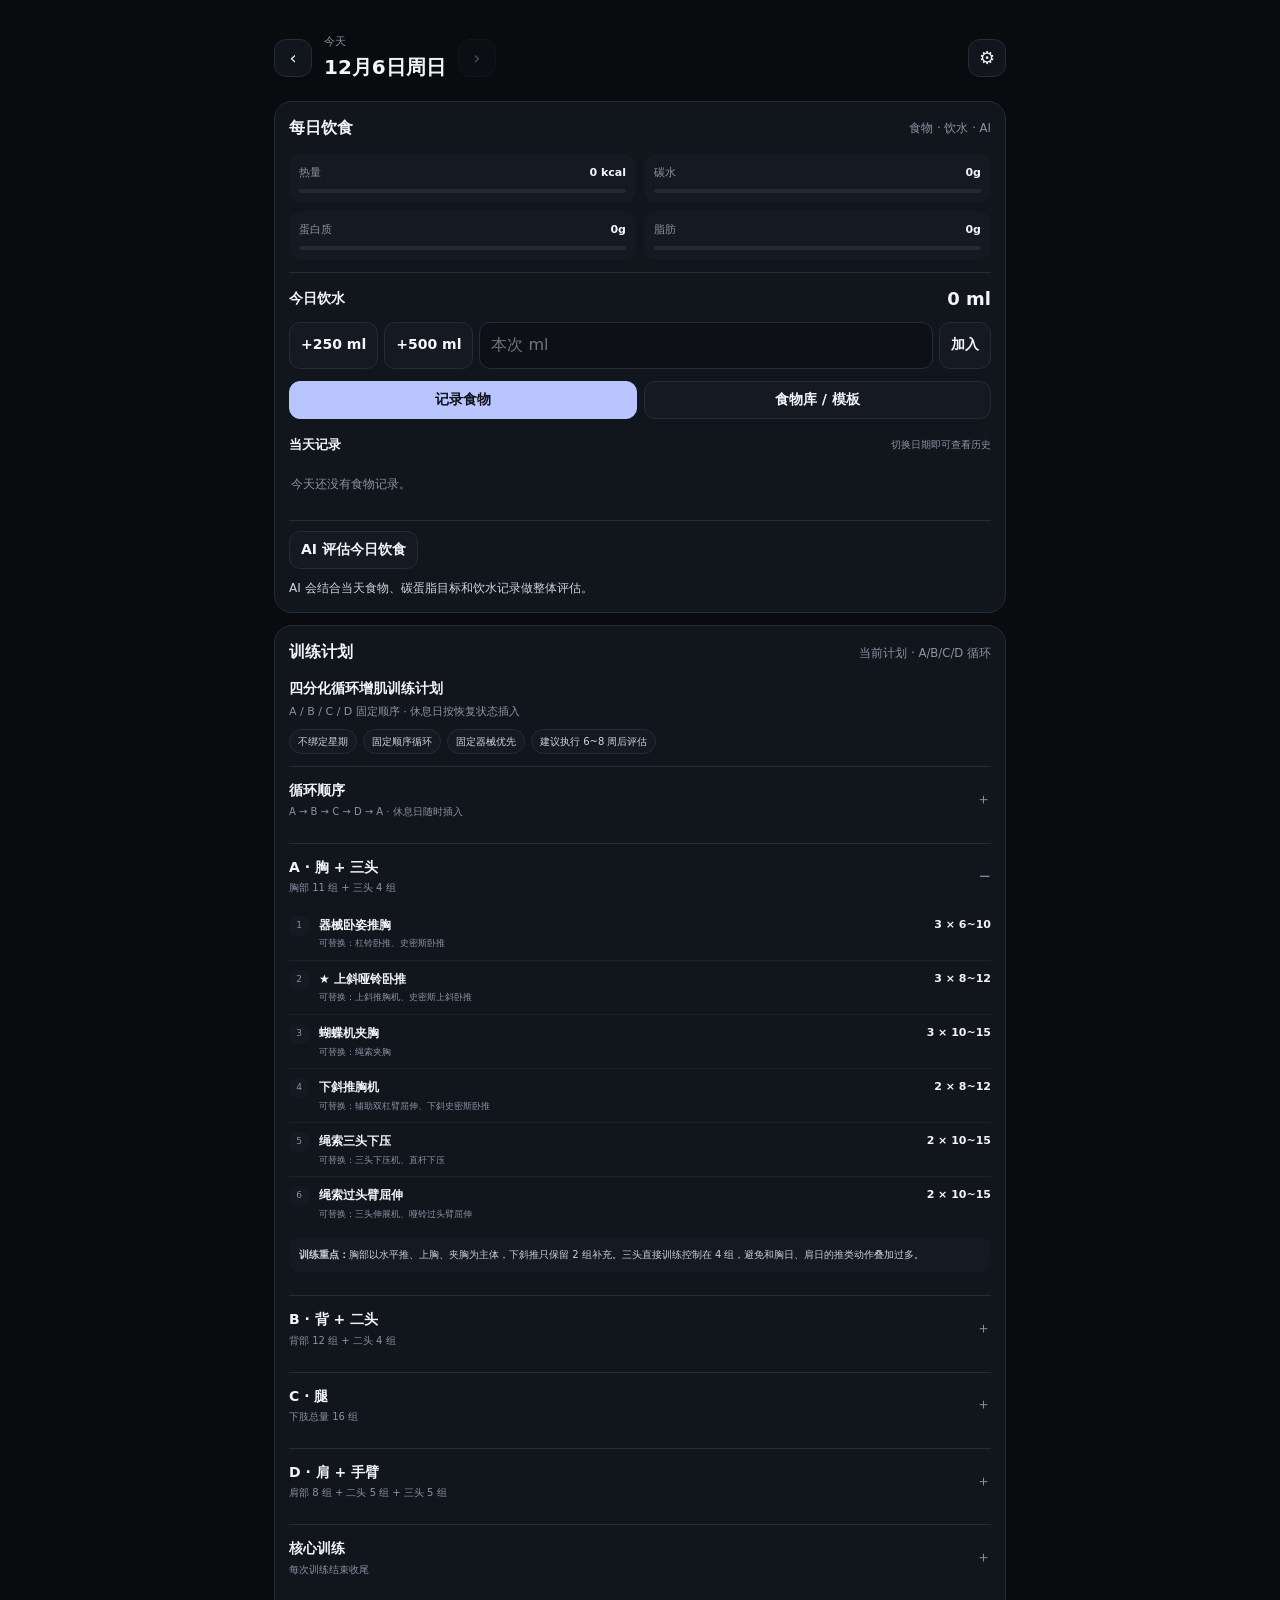
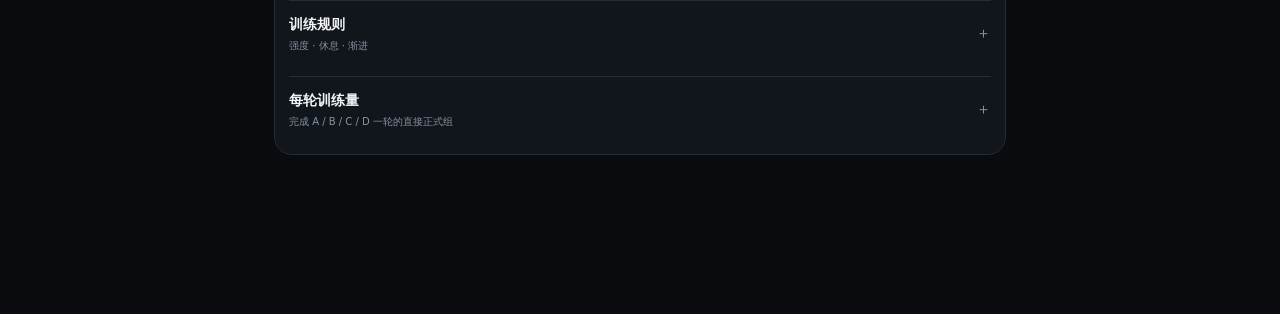
==== index.html @ f0d3a9ed "Bump app assets for optimized ABCD plan" ====
<!doctype html>
<html lang="zh-CN">
<head>
<meta charset="utf-8">
<meta name="viewport" content="width=device-width,initial-scale=1,viewport-fit=cover">
<meta name="theme-color" content="#0b0f14">
<link rel="manifest" href="manifest.json?v=diet-v2-20261012a">
<link rel="icon" href="icon-192.png">
<title>饮食记录</title>
<style>
:root{
  --bg:#0a0e13;--panel:#111720;--panel2:#161e29;--panel3:#0d131b;
  --text:#f4f7fb;--muted:#8d99aa;--line:#25313f;--accent:#8ca8ff;
  --accent2:#becaff;--good:#4fd58d;--warn:#f0ba5e;--bad:#ff7380
}
*{box-sizing:border-box}
html{background:var(--bg)}
body{
  margin:0;background:radial-gradient(circle at 12% 0%,rgba(140,168,255,.07),transparent 27%),var(--bg);
  color:var(--text);font:14px/1.55 system-ui,-apple-system,BlinkMacSystemFont,"Segoe UI","Microsoft YaHei",sans-serif;
  padding-bottom:90px
}
button,input,select,textarea{font:inherit}button{cursor:pointer}
.app{max-width:1080px;margin:auto;padding:15px}
.header{display:flex;justify-content:space-between;align-items:center;gap:12px;margin:3px 0 16px}
.title{font-size:22px;font-weight:850;letter-spacing:.15px}.subtitle{font-size:12px;color:var(--muted);margin-top:2px}
.header-right{display:flex;align-items:center;gap:8px}
.date-chip,.sync{border:1px solid var(--line);background:rgba(17,23,32,.84);border-radius:999px;padding:7px 10px;color:var(--muted);font-size:12px}
.date-chip{color:var(--text)}.sync-dot{display:inline-block;width:7px;height:7px;border-radius:50%;background:var(--good);margin-right:5px}
.sync.warn .sync-dot{background:var(--warn)}.sync.bad .sync-dot{background:var(--bad)}
.desktop-tabs{display:flex;gap:8px;margin-bottom:14px}
.tab{border:1px solid var(--line);background:var(--panel);color:var(--muted);border-radius:999px;padding:8px 13px}
.tab.active{background:var(--accent);border-color:var(--accent);color:#09101b;font-weight:800}
.page{display:none}.page.active{display:block}
.grid{display:grid;grid-template-columns:repeat(12,1fr);gap:12px}
.card{background:rgba(17,23,32,.93);border:1px solid var(--line);border-radius:19px;padding:14px}
.s4{grid-column:span 4}.s5{grid-column:span 5}.s6{grid-column:span 6}.s7{grid-column:span 7}.s8{grid-column:span 8}.s12{grid-column:span 12}
.section{display:flex;justify-content:space-between;align-items:center;gap:10px;margin-bottom:9px}.section h2{font-size:15px;margin:0}.meta{color:var(--muted);font-size:11px}
.btn{border:0;background:var(--accent);color:#0a1019;border-radius:10px;padding:8px 11px;font-weight:800}.btn.soft{background:#19233b;color:#d9e2ff}.btn.ghost{background:transparent;color:var(--text);border:1px solid var(--line)}.btn.danger{background:#3d2228;color:#ffb3bd}
.metrics{display:grid;grid-template-columns:repeat(4,1fr);gap:8px}.metric{background:var(--panel2);border:1px solid var(--line);border-radius:14px;padding:11px}.metric span{display:block;color:var(--muted);font-size:11px}.metric strong{font-size:18px}.metric small{font-size:11px;color:var(--muted)}
.progress{height:7px;background:#090e14;border-radius:999px;overflow:hidden;margin-top:7px}.bar{height:100%;background:var(--accent);transition:width .2s}
.summary{display:grid;grid-template-columns:repeat(3,1fr);gap:8px}.summary-item{border:1px solid var(--line);background:var(--panel2);border-radius:14px;padding:11px}.summary-item span{display:block;color:var(--muted);font-size:11px}.summary-item b{font-size:17px}
.good{color:var(--good)}.warn{color:var(--warn)}.bad{color:var(--bad)}.value{font-weight:850}
.list{display:grid;gap:8px}.item{display:grid;grid-template-columns:1fr auto;align-items:center;gap:10px;border:1px solid var(--line);background:var(--panel2);border-radius:14px;padding:10px 11px}.item-main{min-width:0}.item-title{font-weight:750}.item-sub{font-size:11px;color:var(--muted);margin-top:2px}.item-actions{display:flex;gap:6px;align-items:center;flex-wrap:wrap;justify-content:flex-end}
.empty{border:1px dashed var(--line);border-radius:14px;padding:17px;text-align:center;color:var(--muted);font-size:12px}
.callout{background:#0e1622;border-left:3px solid var(--accent);border-radius:11px;padding:10px 12px;color:#d7dfeb}
.chart-wrap{width:100%;height:170px}.chart-wrap svg{width:100%;height:100%;display:block}.chart-label{fill:var(--muted);font-size:10px}.chart-line{fill:none;stroke:var(--accent);stroke-width:2.5}.chart-dot{fill:var(--accent)}.chart-grid{stroke:var(--line);stroke-width:1;opacity:.65}
.field-grid{display:grid;grid-template-columns:repeat(2,1fr);gap:9px}.row{display:grid;grid-template-columns:repeat(12,1fr);gap:8px;align-items:end}.c2{grid-column:span 2}.c3{grid-column:span 3}.c4{grid-column:span 4}.c6{grid-column:span 6}.c8{grid-column:span 8}.c12{grid-column:span 12}
label{display:block;font-size:11px;color:var(--muted);margin-bottom:5px}
input,select,textarea{width:100%;min-width:0;background:var(--panel3);color:var(--text);border:1px solid var(--line);border-radius:11px;padding:9px 10px;outline:none}
input:focus,select:focus,textarea:focus{border-color:var(--accent)}textarea{min-height:76px;resize:vertical}
.toolbar{display:flex;gap:8px;flex-wrap:wrap;margin-top:10px}.pill{display:inline-flex;border:1px solid var(--line);border-radius:999px;padding:3px 8px;color:#cbd4df;font-size:10px}
.bottom-nav{display:none;position:fixed;left:0;right:0;bottom:0;z-index:30;grid-template-columns:repeat(5,1fr);background:rgba(8,12,17,.96);border-top:1px solid var(--line);padding:6px 4px calc(6px + env(safe-area-inset-bottom))}
.bottom-nav button{border:0;background:transparent;color:var(--muted);padding:7px 2px;font-size:11px}.bottom-nav button.active{color:var(--accent2);font-weight:850}
.fab{position:fixed;right:17px;bottom:20px;z-index:26;width:55px;height:55px;border:0;border-radius:50%;background:var(--accent);color:#08101a;font-size:25px;font-weight:900;box-shadow:0 12px 28px rgba(0,0,0,.35)}
.sheet{display:none;position:fixed;inset:0;z-index:50;background:rgba(0,0,0,.58);align-items:flex-end}.sheet.open{display:flex}.sheet-panel{width:100%;max-width:680px;margin:auto;background:var(--panel);border:1px solid var(--line);border-radius:22px 22px 0 0;padding:16px 15px calc(16px + env(safe-area-inset-bottom))}.sheet-actions{display:grid;grid-template-columns:repeat(3,1fr);gap:9px}.sheet-action{border:1px solid var(--line);background:var(--panel2);color:var(--text);border-radius:15px;padding:13px;text-align:left}.sheet-action b{display:block}.sheet-action span{display:block;color:var(--muted);font-size:11px;margin-top:2px}
.modal{display:none;position:fixed;inset:0;z-index:60;background:rgba(0,0,0,.62);align-items:center;justify-content:center;padding:16px;overflow:auto}.modal.open{display:flex}.modal-panel{width:min(540px,100%);max-height:90vh;overflow:auto;background:var(--panel);border:1px solid var(--line);border-radius:18px;padding:15px}.modal-panel.wide{width:min(720px,100%)}.modal-actions{display:flex;justify-content:flex-end;gap:8px;flex-wrap:wrap;margin-top:12px}
.check-list{display:grid;gap:7px;max-height:300px;overflow:auto}.check-row{display:flex;align-items:center;gap:9px;border:1px solid var(--line);border-radius:11px;padding:8px 10px;background:var(--panel2)}.check-row input{width:auto}
.divider{height:1px;background:var(--line);margin:13px 0}.hidden{display:none!important}
.toast{position:fixed;left:50%;bottom:88px;transform:translateX(-50%);z-index:100;background:#17202b;border:1px solid var(--line);color:var(--text);padding:9px 13px;border-radius:999px;font-size:12px;opacity:0;pointer-events:none;transition:.2s}.toast.show{opacity:1}
@media(max-width:900px){.s4,.s5,.s6,.s7,.s8,.s12{grid-column:span 12}}
@media(max-width:700px){
  .app{padding:11px}.desktop-tabs{display:none}.bottom-nav{display:grid}.fab{bottom:81px}
  .title{font-size:19px}.sync .sync-text{display:none}.header-right{gap:6px}.metrics{grid-template-columns:repeat(2,1fr)}
  .field-grid{grid-template-columns:1fr}.card{padding:12px;border-radius:17px}.c2,.c3,.c4,.c6,.c8,.c12{grid-column:span 12}
}
@media(max-width:430px){.summary{grid-template-columns:1fr 1fr}.summary-item:last-child{grid-column:span 2}.sheet-actions{grid-template-columns:1fr}}
</style>
</head>
<body>
<div class="app">
  <header class="header">
    <div>
      <div class="title">池边影の健身记录</div>
      <div class="subtitle" id="todayText">今天</div>
    </div>
    <div class="header-right">
      <button class="date-chip" id="backfillBtn">补记</button>
      <div class="sync" id="syncBadge"><span class="sync-dot"></span><span class="sync-text" id="syncText">本地已保存</span></div>
    </div>
  </header>

  <nav class="desktop-tabs">
    <button class="tab active" data-page="today">今日</button>
    <button class="tab" data-page="training">训练</button>
    <button class="tab" data-page="food">饮食</button>
    <button class="tab" data-page="progress">进度</button>
    <button class="tab" data-page="settings">方案</button>
  </nav>

  <section class="page active" id="page-today">
    <div class="grid">
      <div class="card s12">
        <div class="section"><h2>今天</h2><span class="meta" id="activeDateLabel">自动读取本机日期</span></div>
        <div class="summary">
          <div class="summary-item"><span>晨重</span><b id="todayWeight">未记录</b></div>
          <div class="summary-item"><span>今日训练</span><b id="todayTrainingCount">未训练</b></div>
          <div class="summary-item"><span>今日有氧</span><b id="todayCardio">0 min</b></div>
        </div>
      </div>

      <div class="card s12">
        <div class="section"><h2>今日营养</h2><span class="meta" id="macroTargetText"></span></div>
        <div class="metrics">
          <div class="metric"><span>热量</span><strong id="sumK">0</strong><small id="targetKSmall"></small><div class="progress"><div class="bar" id="barK"></div></div></div>
          <div class="metric"><span>碳水</span><strong id="sumC">0</strong><small id="targetCSmall"></small><div class="progress"><div class="bar" id="barC"></div></div></div>
          <div class="metric"><span>蛋白质</span><strong id="sumP">0</strong><small id="targetPSmall"></small><div class="progress"><div class="bar" id="barP"></div></div></div>
          <div class="metric"><span>脂肪</span><strong id="sumF">0</strong><small id="targetFSmall"></small><div class="progress"><div class="bar" id="barF"></div></div></div>
        </div>
        <div class="meta" id="macroAdvice" style="margin-top:9px"></div>
      </div>

      <div class="card s12">
        <div class="section"><h2>今日训练</h2><span class="meta" id="planHint"></span></div>
        <div id="todayTrainingList" class="list"></div>
      </div>

      <div class="card s12">
        <div class="section"><h2>今日饮食</h2><span class="meta" id="foodCountText"></span></div>
        <div id="todayFoodList" class="list"></div>
      </div>
    </div>
  </section>

  <section class="page" id="page-training">
    <div class="grid">
      <div class="card s6">
        <div class="section"><h2>训练模板</h2><button class="btn" id="newPlanBtn">＋ 新建</button></div>
        <div class="meta" style="margin-bottom:9px">模板只是快捷动作清单，不会强制你哪天必须练什么。</div>
        <div id="planList" class="list"></div>
      </div>
      <div class="card s6">
        <div class="section"><h2>力量记录</h2><span class="meta">自动统计最佳组与 e1RM</span></div>
        <div id="strengthList" class="list"></div>
      </div>
      <div class="card s12">
        <div class="section"><h2>动作库</h2><button class="btn" id="newExerciseBtn">＋ 添加动作</button></div>
        <div id="exerciseList" class="list"></div>
      </div>
    </div>
  </section>

  <section class="page" id="page-food">
    <div class="grid">
      <div class="card s6">
        <div class="section"><h2>餐食模板</h2><button class="btn" id="newMealBtn">＋ 新建</button></div>
        <div class="meta" style="margin-bottom:9px">例如“练后 = 香蕉120g + 蛋白粉30g”，以后一点就整套加入。</div>
        <div id="mealList" class="list"></div>
      </div>
      <div class="card s6">
        <div class="section"><h2>食物库</h2><button class="btn" id="newFoodBtn">＋ 添加</button></div>
        <div id="foodLibraryList" class="list"></div>
      </div>
    </div>
  </section>

  <section class="page" id="page-progress">
    <div class="grid">
      <div class="card s12">
        <div class="metrics">
          <div class="metric"><span>最近7日均重</span><strong id="avg7">-</strong></div>
          <div class="metric"><span>前7日均重</span><strong id="prev7">-</strong></div>
          <div class="metric"><span>均重变化</span><strong id="weeklyChange">-</strong></div>
          <div class="metric"><span>本周有氧</span><strong id="cardioWeek">0min</strong></div>
        </div>
        <div class="callout" id="trendAdvice" style="margin-top:10px"></div>
      </div>
      <div class="card s12">
        <div class="section"><h2>14天体重趋势</h2><span class="meta">看均值，不看单日</span></div>
        <div class="chart-wrap" id="weightChart"></div>
      </div>
    </div>
  </section>

  <section class="page" id="page-settings">
    <div class="grid">
      <div class="card s6">
        <div class="section"><h2>当前方案</h2><span class="meta">随时可改</span></div>
        <div class="field-grid">
          <div><label for="setStage">目标阶段</label><select id="setStage"><option value="cut">减脂</option><option value="gain">增肌</option><option value="maintain">维持</option></select></div>
          <div><label for="setK">热量 kcal</label><input id="setK" type="number"></div>
          <div><label for="setC">碳水 g</label><input id="setC" type="number"></div>
          <div><label for="setP">蛋白质 g</label><input id="setP" type="number"></div>
          <div><label for="setF">脂肪 g</label><input id="setF" type="number"></div>
          <div><label for="setCardio">每周有氧 min</label><input id="setCardio" type="number"></div>
        </div>
        <div class="toolbar"><button class="btn" id="saveSettingsBtn">保存方案</button></div>
      </div>

      <div class="card s12">
        <div class="section"><h2>数据备份</h2><span class="meta" id="backupStatus">尚未备份</span></div>
        <div class="callout">训练、饮食和体重只保存在这台设备。建议偶尔备份一个 JSON 文件到 iPhone「文件」App。</div>
        <div class="toolbar">
          <button class="btn" id="backupFileBtn">备份到本机文件</button>
          <button class="btn ghost" id="importBtn">从备份恢复</button>
          <input id="importFile" type="file" accept=".json,application/json" hidden>
        </div>
      </div>
    </div>
  </section>
</div>

<button class="fab" id="fab" aria-label="快速添加">＋</button>

<nav class="bottom-nav">
  <button class="active" data-page="today">今日</button>
  <button data-page="training">训练</button>
  <button data-page="food">饮食</button>
  <button data-page="progress">进度</button>
  <button data-page="settings">方案</button>
</nav>

<div class="sheet" id="quickSheet">
  <div class="sheet-panel">
    <div class="section"><h2>快速添加</h2><button class="btn ghost" data-close="quickSheet">关闭</button></div>
    <div class="sheet-actions">
      <button class="sheet-action" id="quickFood"><b>食物</b><span>餐食模板或按克数添加</span></button>
      <button class="sheet-action" id="quickTraining"><b>训练</b><span>动作 / 重量 / 次数 / RIR</span></button>
      <button class="sheet-action" id="quickWeight"><b>晨重</b><span>记录当天体重</span></button>
    </div>
  </div>
</div>

<div class="modal" id="backfillModal">
  <div class="modal-panel">
    <div class="section"><h2>补记过去记录</h2><button class="btn ghost" data-close="backfillModal">关闭</button></div>
    <label for="backfillDate">选择日期</label><input id="backfillDate" type="date">
    <div class="modal-actions"><button class="btn ghost" id="todayBtn">回到今天</button><button class="btn" id="confirmBackfill">打开这一天</button></div>
  </div>
</div>

<div class="modal" id="weightModal">
  <div class="modal-panel">
    <div class="section"><h2>记录晨重</h2><button class="btn ghost" data-close="weightModal">关闭</button></div>
    <label for="weightInput">体重 kg</label><input id="weightInput" type="number" step="0.01" inputmode="decimal" placeholder="65.80">
    <div class="modal-actions"><button class="btn" id="saveWeightBtn">保存</button></div>
  </div>
</div>

<div class="modal" id="trainingModal">
  <div class="modal-panel wide">
    <div class="section"><h2>添加训练</h2><button class="btn ghost" data-close="trainingModal">关闭</button></div>
    <div class="row">
      <div class="c6"><label for="trainingExercise">动作</label><select id="trainingExercise"></select></div>
      <div class="c3"><label for="trainingWeight">重量 kg</label><input id="trainingWeight" type="number" step="0.5" inputmode="decimal"></div>
      <div class="c3"><label for="trainingReps">次数</label><input id="trainingReps" type="number" step="1" inputmode="numeric"></div>
      <div class="c4"><label for="trainingSets">组数</label><input id="trainingSets" type="number" step="1" value="1"></div>
      <div class="c4"><label for="trainingRir">RIR</label><input id="trainingRir" type="number" step="1" min="0" max="10"></div>
      <div class="c4"><label for="trainingCardio">有氧分钟（可选）</label><input id="trainingCardio" type="number" min="0" step="1"></div>
    </div>
    <div class="meta" style="margin-top:7px">自重动作重量可留空。只想记录有氧时，动作选择“仅记录有氧”。</div>
    <div class="modal-actions"><button class="btn" id="saveTrainingBtn">加入今日</button></div>
  </div>
</div>

<div class="modal" id="foodModal">
  <div class="modal-panel wide">
    <div class="section"><h2>添加食物</h2><button class="btn ghost" data-close="foodModal">关闭</button></div>
    <div class="row">
      <div class="c4"><label for="foodMode">方式</label><select id="foodMode"><option value="single">单个食物</option><option value="meal">餐食模板</option><option value="manual">临时食物</option></select></div>
      <div class="c4"><label for="mealSlot">餐次</label><select id="mealSlot"><option>早餐</option><option>午餐</option><option>加餐</option><option>晚餐</option><option>练后</option></select></div>
      <div class="c4"><label>记录时间</label><input id="foodTime" type="time"></div>
    </div>

    <div id="singleFoodFields" style="margin-top:8px">
      <div class="row">
        <div class="c8"><label for="foodSelect">食物</label><select id="foodSelect"></select></div>
        <div class="c4"><label for="foodGrams">重量 g/ml</label><input id="foodGrams" type="number" step="1" inputmode="decimal"></div>
      </div>
    </div>

    <div id="mealFoodFields" class="hidden" style="margin-top:8px">
      <label for="mealSelect">餐食模板</label><select id="mealSelect"></select>
    </div>

    <div id="manualFoodFields" class="hidden" style="margin-top:8px">
      <div class="row">
        <div class="c6"><label for="manualFoodName">名称</label><input id="manualFoodName"></div>
        <div class="c6"><label for="manualFoodGrams">重量 g/ml</label><input id="manualFoodGrams" type="number"></div>
        <div class="c4"><label for="manualFoodC">C /100</label><input id="manualFoodC" type="number" step="0.1"></div>
        <div class="c4"><label for="manualFoodP">P /100</label><input id="manualFoodP" type="number" step="0.1"></div>
        <div class="c4"><label for="manualFoodF">F /100</label><input id="manualFoodF" type="number" step="0.1"></div>
      </div>
    </div>
    <div class="modal-actions"><button class="btn" id="saveFoodEntryBtn">加入今日</button></div>
  </div>
</div>

<div class="modal" id="exerciseModal">
  <div class="modal-panel">
    <div class="section"><h2 id="exerciseModalTitle">添加动作</h2><button class="btn ghost" data-close="exerciseModal">关闭</button></div>
    <input id="editingExerciseId" type="hidden">
    <div class="field-grid">
      <div><label for="exerciseName">动作名称</label><input id="exerciseName"></div>
      <div><label for="exerciseGroup">肌群</label><select id="exerciseGroup"><option>胸</option><option>背</option><option>肩</option><option>二头</option><option>三头</option><option>腿</option><option>腹</option><option>其他</option></select></div>
      <div><label for="exerciseRepMin">目标次数下限</label><input id="exerciseRepMin" type="number" value="6"></div>
      <div><label for="exerciseRepMax">目标次数上限</label><input id="exerciseRepMax" type="number" value="10"></div>
      <div><label for="exerciseSets">默认组数</label><input id="exerciseSets" type="number" value="3"></div>
    </div>
    <div class="modal-actions"><button class="btn" id="saveExerciseBtn">保存</button></div>
  </div>
</div>

<div class="modal" id="planModal">
  <div class="modal-panel">
    <div class="section"><h2 id="planModalTitle">新建训练模板</h2><button class="btn ghost" data-close="planModal">关闭</button></div>
    <input id="editingPlanId" type="hidden">
    <label for="planName">模板名称</label><input id="planName" placeholder="例如 拉 / 胸+三头">
    <label style="margin-top:10px">动作</label><div class="check-list" id="planExerciseChecks"></div>
    <div class="modal-actions"><button class="btn" id="savePlanBtn">保存模板</button></div>
  </div>
</div>

<div class="modal" id="libFoodModal">
  <div class="modal-panel">
    <div class="section"><h2 id="libFoodModalTitle">添加食物</h2><button class="btn ghost" data-close="libFoodModal">关闭</button></div>
    <input id="editingFoodId" type="hidden">
    <div class="field-grid">
      <div><label for="libFoodName">名称</label><input id="libFoodName"></div>
      <div><label for="libFoodUnit">单位</label><select id="libFoodUnit"><option value="g">g</option><option value="ml">ml</option></select></div>
      <div><label for="libFoodC">碳水 /100</label><input id="libFoodC" type="number" step="0.1"></div>
      <div><label for="libFoodP">蛋白 /100</label><input id="libFoodP" type="number" step="0.1"></div>
      <div><label for="libFoodF">脂肪 /100</label><input id="libFoodF" type="number" step="0.1"></div>
    </div>
    <div class="modal-actions"><button class="btn" id="saveLibFoodBtn">保存</button></div>
  </div>
</div>

<div class="modal" id="mealModal">
  <div class="modal-panel wide">
    <div class="section"><h2 id="mealModalTitle">新建餐食模板</h2><button class="btn ghost" data-close="mealModal">关闭</button></div>
    <input id="editingMealId" type="hidden">
    <label for="mealName">模板名称</label><input id="mealName" placeholder="例如 训练后">
    <div class="divider"></div>
    <div class="row">
      <div class="c8"><label for="mealBuilderFood">食物</label><select id="mealBuilderFood"></select></div>
      <div class="c4"><label for="mealBuilderGrams">重量</label><input id="mealBuilderGrams" type="number"></div>
    </div>
    <div class="toolbar"><button class="btn ghost" id="mealAddItemBtn">加入模板</button></div>
    <div id="mealBuilderList" class="list" style="margin-top:9px"></div>
    <div class="modal-actions"><button class="btn" id="saveMealBtn">保存模板</button></div>
  </div>
</div>

<div class="toast" id="toast"></div>

<script src="deepseek-config.js?v=diet-v2-20261012a"></script>
<script src="app-config.js?v=diet-v2-20261012a"></script>
<script>
const STORAGE_KEY="chibianyingFitnessV1";
const OLD_STORAGE_KEY="cutTrackerV2";

const DEFAULT_DB={
  settings:{stage:"cut",kcal:1900,c:200,p:140,f:60,cardioWeekly:90},
  exercises:[
    {id:"bench",name:"杠铃卧推",group:"胸",repMin:5,repMax:8,sets:4},
    {id:"pecdeck",name:"蝴蝶机夹胸",group:"胸",repMin:8,repMax:15,sets:3},
    {id:"dip",name:"前倾臂屈伸",group:"胸/三头",repMin:8,repMax:12,sets:3},
    {id:"pulldown",name:"高位下拉",group:"背",repMin:6,repMax:10,sets:4},
    {id:"singlepull",name:"器械单臂下拉",group:"背",repMin:8,repMax:12,sets:3},
    {id:"row",name:"坐姿划船",group:"背",repMin:8,repMax:12,sets:4},
    {id:"curl",name:"坐姿弯举",group:"二头",repMin:10,repMax:15,sets:3},
    {id:"squat",name:"深蹲",group:"腿",repMin:5,repMax:8,sets:4},
    {id:"rdl",name:"罗马尼亚硬拉",group:"腿",repMin:6,repMax:10,sets:3},
    {id:"legpress",name:"倒蹬机",group:"腿",repMin:8,repMax:12,sets:3},
    {id:"shoulderpress",name:"器械推肩",group:"肩",repMin:8,repMax:12,sets:3},
    {id:"lateral",name:"侧平举",group:"肩",repMin:12,repMax:20,sets:4},
    {id:"triceps",name:"龙门架三头下压",group:"三头",repMin:10,repMax:15,sets:3},
    {id:"legraise",name:"悬垂举腿",group:"腹",repMin:8,repMax:15,sets:3}
  ],
  plans:[
    {id:"push",name:"推",exerciseIds:["bench","pecdeck","dip","shoulderpress","lateral","triceps","legraise"]},
    {id:"pull",name:"拉",exerciseIds:["pulldown","singlepull","row","curl","legraise"]},
    {id:"legs",name:"腿",exerciseIds:["squat","rdl","legpress","legraise"]}
  ],
  foods:[
    {id:"rice",name:"熟米饭",unit:"g",c:25.9,p:2.6,f:0.3},
    {id:"chicken",name:"熟鸡胸肉",unit:"g",c:0,p:31,f:3.6},
    {id:"beef",name:"熟瘦牛肉（估值）",unit:"g",c:0,p:27,f:10},
    {id:"egg",name:"鸡蛋（可食部）",unit:"g",c:0.7,p:12.6,f:9.5},
    {id:"banana",name:"香蕉",unit:"g",c:22.8,p:1.1,f:0.3},
    {id:"skim",name:"脱脂牛奶",unit:"ml",c:5,p:3.4,f:0.2},
    {id:"bread",name:"全麦面包（估值）",unit:"g",c:43,p:10,f:4},
    {id:"mantou",name:"馒头/花卷（估值）",unit:"g",c:49,p:7,f:1.1},
    {id:"protein",name:"75%蛋白粉（按包装修正）",unit:"g",c:10,p:75,f:5},
    {id:"oil",name:"食用油",unit:"g",c:0,p:0,f:100}
  ],
  meals:[
    {id:"post",name:"训练后：香蕉 + 蛋白粉",items:[{foodId:"banana",grams:120},{foodId:"protein",grams:30}]}
  ],
  days:{},
  meta:{updatedAt:null,userTouched:false}
};

const $=id=>document.getElementById(id);
const clone=x=>JSON.parse(JSON.stringify(x));
const uid=p=>p+"_"+Date.now().toString(36)+Math.random().toString(36).slice(2,6);
const fmt=(n,d=0)=>Number(n||0).toFixed(d);
let activeDate=localDateString();
let DB=loadDB();
let mealBuilder=[];

function localDateString(d=new Date()){
  const y=d.getFullYear(),m=String(d.getMonth()+1).padStart(2,"0"),day=String(d.getDate()).padStart(2,"0");
  return `${y}-${m}-${day}`;
}
function localTimeString(d=new Date()){
  return `${String(d.getHours()).padStart(2,"0")}:${String(d.getMinutes()).padStart(2,"0")}`;
}
function prettyDate(dateStr){
  const [y,m,d]=dateStr.split("-").map(Number),dt=new Date(y,m-1,d),weeks=["周日","周一","周二","周三","周四","周五","周六"];
  return `${m}月${d}日 · ${weeks[dt.getDay()]}`;
}
function migrateOld(old){
  const x=clone(DEFAULT_DB);
  if(old.settings){
    x.settings.kcal=old.settings.kcal||1900;x.settings.c=old.settings.c||200;x.settings.p=old.settings.p||140;x.settings.f=old.settings.f||60;x.settings.cardioWeekly=old.settings.cardioWeekly||90;
  }
  if(Array.isArray(old.exercises))x.exercises=old.exercises;
  if(Array.isArray(old.plans))x.plans=old.plans;
  if(Array.isArray(old.foods))x.foods=old.foods;
  if(Array.isArray(old.meals))x.meals=old.meals;
  if(old.days){
    for(const [date,d] of Object.entries(old.days)){
      x.days[date]={
        date,weight:d.weight??null,cardio:d.cardio||0,note:d.note||"",
        planExerciseIds:d.planExerciseIds||[],
        planName:d.planName||"",
        training:(d.training||[]).map(t=>({...t,id:t.id||uid("tr"),time:t.time||""})),
        foods:(d.foods||[]).map(f=>({...f,id:f.id||uid("fd"),time:f.time||""}))
      };
    }
  }
  x.meta={updatedAt:new Date().toISOString(),userTouched:true};
  return x;
}
function loadDB(){
  try{
    const raw=localStorage.getItem(STORAGE_KEY);
    if(raw){
      const x=JSON.parse(raw);
      return {...clone(DEFAULT_DB),...x,settings:{...clone(DEFAULT_DB.settings),...(x.settings||{})},meta:{...clone(DEFAULT_DB.meta),...(x.meta||{})}};
    }
    const old=localStorage.getItem(OLD_STORAGE_KEY);
    if(old){
      const migrated=migrateOld(JSON.parse(old));
      localStorage.setItem(STORAGE_KEY,JSON.stringify(migrated));
      return migrated;
    }
  }catch(e){}
  return clone(DEFAULT_DB);
}
function persist(markTouched=true){
  DB.meta=DB.meta||{};
  DB.meta.updatedAt=new Date().toISOString();
  if(markTouched)DB.meta.userTouched=true;
  localStorage.setItem(STORAGE_KEY,JSON.stringify(DB));
  window.dispatchEvent(new CustomEvent("fitness:changed"));
  setSyncUI("本地已保存","good");
}
function ensureDay(date=activeDate){
  if(!DB.days[date])DB.days[date]={date,weight:null,cardio:0,note:"",planExerciseIds:[],planName:"",training:[],foods:[]};
  const d=DB.days[date];
  d.training=d.training||[];d.foods=d.foods||[];d.planExerciseIds=d.planExerciseIds||[];d.cardio=d.cardio||0;
  return d;
}
function calcMacro(food,grams){
  if(food?.totalMacros){
    const C=+food.totalC||0,P=+food.totalP||0,F=+food.totalF||0;
    return {C,P,F,K:C*4+P*4+F*9};
  }
  const m=(+grams||0)/100,C=(+food.c||0)*m,P=(+food.p||0)*m,F=(+food.f||0)*m;
  return {C,P,F,K:C*4+P*4+F*9};
}
function dayTotals(day=ensureDay()){
  return (day.foods||[]).reduce((s,x)=>{const q=calcMacro(x,x.grams);s.C+=q.C;s.P+=q.P;s.F+=q.F;s.K+=q.K;return s},{C:0,P:0,F:0,K:0});
}
function e1rm(w,r){return w>0&&r>0?w*(1+r/30):0}
function inferMealSlot(){
  const h=new Date().getHours();
  if(h<10)return "早餐";if(h<14)return "午餐";if(h<17)return "加餐";if(h<21)return "晚餐";return "练后";
}
function toast(msg){
  const t=$("toast");t.textContent=msg;t.classList.add("show");clearTimeout(toast._timer);toast._timer=setTimeout(()=>t.classList.remove("show"),1800);
}
function openModal(id){$(id).classList.add("open")}
function closeModal(id){$(id).classList.remove("open")}
function showPage(name){
  document.querySelectorAll(".page").forEach(x=>x.classList.toggle("active",x.id==="page-"+name));
  document.querySelectorAll("[data-page]").forEach(x=>x.classList.toggle("active",x.dataset.page===name));
  if(name==="training")renderTrainingPage();
  if(name==="food")renderFoodPage();
  if(name==="progress")renderProgress();
  if(name==="settings")loadSettingsForm();
}
function setBar(id,v,t){
  const e=$(id),pct=t?Math.min(100,v/t*100):0;e.style.width=pct+"%";e.style.background=v>t*1.1?"var(--bad)":v>t?"var(--warn)":"var(--accent)";
}
function setSyncUI(text,kind="good"){
  $("syncText").textContent=text;
  $("syncBadge").classList.toggle("warn",kind==="warn");
  $("syncBadge").classList.toggle("bad",kind==="bad");
}

function renderDate(){
  const today=localDateString();
  $("todayText").textContent=activeDate===today ? "今天 · "+prettyDate(activeDate) : "补记 · "+prettyDate(activeDate);
  $("activeDateLabel").textContent=activeDate===today ? "自动读取本机日期" : activeDate;
}
function renderToday(){
  const day=ensureDay(), totals=dayTotals(day), s=DB.settings;
  $("todayWeight").textContent=day.weight!=null?fmt(day.weight,2)+" kg":"未记录";
  const unique=new Set((day.training||[]).map(x=>x.exerciseId||x.exerciseName)).size;
  $("todayTrainingCount").textContent=unique?unique+" 个动作":"未训练";
  $("todayCardio").textContent=(day.cardio||0)+" min";
  $("macroTargetText").textContent=`${s.kcal} kcal · ${s.c}C / ${s.p}P / ${s.f}F`;
  $("sumK").textContent=fmt(totals.K);$("sumC").textContent=fmt(totals.C,1);$("sumP").textContent=fmt(totals.P,1);$("sumF").textContent=fmt(totals.F,1);
  $("targetKSmall").textContent=` / ${s.kcal}`;$("targetCSmall").textContent=` / ${s.c}g`;$("targetPSmall").textContent=` / ${s.p}g`;$("targetFSmall").textContent=` / ${s.f}g`;
  setBar("barK",totals.K,s.kcal);setBar("barC",totals.C,s.c);setBar("barP",totals.P,s.p);setBar("barF",totals.F,s.f);
  const tips=[];
  if(totals.P<s.p-10)tips.push(`蛋白质还差约 ${fmt(s.p-totals.P)}g`);
  if(totals.C<s.c-15)tips.push(`碳水还差约 ${fmt(s.c-totals.C)}g`);
  if(totals.F>s.f+5)tips.push(`脂肪超约 ${fmt(totals.F-s.f)}g`);
  if(totals.K>s.kcal+100)tips.push(`热量超约 ${fmt(totals.K-s.kcal)} kcal`);
  $("macroAdvice").textContent=totals.K?tips.join(" · ")||"今天已经比较接近目标。":"添加食物后会自动计算。";

  renderTodayTraining(day);
  renderTodayFoods(day);
}
function groupTraining(day){
  const groups=[];
  for(const t of day.training||[]){
    let g=groups.find(x=>(x.exerciseId||x.name)===(t.exerciseId||t.exerciseName));
    if(!g){const ex=DB.exercises.find(e=>e.id===t.exerciseId);g={exerciseId:t.exerciseId,name:ex?.name||t.exerciseName||"未知动作",items:[]};groups.push(g)}
    g.items.push(t);
  }
  return groups;
}
function renderTodayTraining(day){
  const box=$("todayTrainingList"),groups=groupTraining(day);box.innerHTML="";
  $("planHint").textContent=day.planName?`已载入模板：${day.planName}`:"不预设训练日";
  if(!groups.length){
    const planned=(day.planExerciseIds||[]).map(id=>DB.exercises.find(e=>e.id===id)).filter(Boolean);
    if(planned.length){
      planned.forEach(ex=>{
        const d=document.createElement("div");d.className="item";
        d.innerHTML=`<div class="item-main"><div class="item-title">${escapeHtml(ex.name)}</div><div class="item-sub">目标 ${ex.repMin}–${ex.repMax}次 · ${ex.sets}组</div></div><button class="btn soft" data-record-ex="${ex.id}">记录</button>`;
        box.appendChild(d);
      });
    }else box.innerHTML='<div class="empty">今天还没有训练记录。休息日保持为空即可。</div>';
  }else{
    groups.forEach(g=>{
      const lines=g.items.map(x=>{
        const w=x.weight>0?`${fmt(x.weight,1).replace(".0","")}kg`:"BW";
        return `${w} × ${x.reps||"-"} × ${x.sets||1}组${x.rir!==""&&x.rir!=null?` · RIR ${x.rir}`:""}`;
      });
      const d=document.createElement("div");d.className="item";
      d.innerHTML=`<div class="item-main"><div class="item-title">${escapeHtml(g.name)}</div><div class="item-sub">${lines.join("<br>")}</div></div><div class="item-actions">${g.items.map(x=>`<button class="btn danger" data-del-training="${x.id}">删</button>`).join("")}</div>`;
      box.appendChild(d);
    });
  }
  box.querySelectorAll("[data-record-ex]").forEach(b=>b.addEventListener("click",()=>openTrainingModal(b.dataset.recordEx)));
  box.querySelectorAll("[data-del-training]").forEach(b=>b.addEventListener("click",()=>deleteTraining(b.dataset.delTraining)));
}
function renderTodayFoods(day){
  const box=$("todayFoodList");box.innerHTML="";$("foodCountText").textContent=(day.foods||[]).length+" 笔";
  if(!(day.foods||[]).length){box.innerHTML='<div class="empty">今天还没有饮食记录。</div>';return}
  day.foods.forEach(x=>{
    const q=calcMacro(x,x.grams),d=document.createElement("div");d.className="item";
    d.innerHTML=`<div class="item-main"><div class="item-title">${escapeHtml(x.slot||"饮食")} · ${escapeHtml(x.name)}</div><div class="item-sub">${fmt(x.grams)}${x.unit||"g"}${x.time?` · ${x.time}`:""} · C${fmt(q.C,1)} / P${fmt(q.P,1)} / F${fmt(q.F,1)}</div></div><div class="item-actions"><span class="value">${fmt(q.K)} kcal</span><button class="btn danger" data-del-food="${x.id}">删</button></div>`;
    box.appendChild(d);
  });
  box.querySelectorAll("[data-del-food]").forEach(b=>b.addEventListener("click",()=>deleteFoodEntry(b.dataset.delFood)));
}
function deleteTraining(id){const d=ensureDay();d.training=d.training.filter(x=>x.id!==id);persist();renderToday();renderTrainingPage()}
function deleteFoodEntry(id){const d=ensureDay();d.foods=d.foods.filter(x=>x.id!==id);persist();renderToday()}

function refreshSelectors(){
  const fill=(el,items,label,value,placeholder)=>{
    el.innerHTML="";
    if(placeholder){const o=document.createElement("option");o.value="";o.textContent=placeholder;el.appendChild(o)}
    items.forEach(x=>{const o=document.createElement("option");o.value=value(x);o.textContent=label(x);el.appendChild(o)});
  };
  fill($("trainingExercise"),DB.exercises,x=>x.name,x=>x.id,"仅记录有氧");
  fill($("foodSelect"),DB.foods,x=>x.name,x=>x.id);
  fill($("mealSelect"),DB.meals,x=>x.name,x=>x.id);
  fill($("mealBuilderFood"),DB.foods,x=>x.name,x=>x.id);
}
function openTrainingModal(exerciseId=""){
  refreshSelectors();
  $("trainingExercise").value=exerciseId||"";
  const ex=DB.exercises.find(e=>e.id===exerciseId);
  $("trainingWeight").value="";$("trainingReps").value="";$("trainingSets").value=ex?.sets||1;$("trainingRir").value="";$("trainingCardio").value="";
  openModal("trainingModal");
}
function saveTraining(){
  const day=ensureDay(),exId=$("trainingExercise").value,cardio=+$("trainingCardio").value||0;
  if(cardio>=0&&$("trainingCardio").value!=="")day.cardio=cardio;
  if(exId){
    const ex=DB.exercises.find(e=>e.id===exId);if(!ex)return;
    const reps=+$("trainingReps").value||0;
    if(!reps)return toast("请填写次数");
    const entry={id:uid("tr"),exerciseId:ex.id,exerciseName:ex.name,weight:+$("trainingWeight").value||0,reps,sets:+$("trainingSets").value||1,rir:$("trainingRir").value===""?"":+$("trainingRir").value,time:localTimeString()};
    day.training.push(entry);
  }else if($("trainingCardio").value===""){
    return toast("请选择动作，或填写有氧分钟");
  }
  persist();closeModal("trainingModal");renderToday();renderTrainingPage();toast("训练已记录");
}
function openFoodModal(){
  refreshSelectors();$("foodMode").value="single";toggleFoodMode();$("mealSlot").value=inferMealSlot();$("foodTime").value=localTimeString();$("foodGrams").value="";$("manualFoodName").value="";$("manualFoodGrams").value="";$("manualFoodC").value="";$("manualFoodP").value="";$("manualFoodF").value="";openModal("foodModal");
}
function toggleFoodMode(){
  const m=$("foodMode").value;$("singleFoodFields").classList.toggle("hidden",m!=="single");$("mealFoodFields").classList.toggle("hidden",m!=="meal");$("manualFoodFields").classList.toggle("hidden",m!=="manual");
}
function saveFoodEntry(){
  const day=ensureDay(),mode=$("foodMode").value,slot=$("mealSlot").value,time=$("foodTime").value||localTimeString();
  if(mode==="single"){
    const f=DB.foods.find(x=>x.id===$("foodSelect").value),g=+$("foodGrams").value;if(!f||!g)return toast("请选择食物并填写重量");
    day.foods.push({...clone(f),id:uid("fd"),sourceFoodId:f.id,grams:g,slot,time});
  }else if(mode==="meal"){
    const m=DB.meals.find(x=>x.id===$("mealSelect").value);if(!m)return toast("请选择模板");
    m.items.forEach(it=>{const f=DB.foods.find(x=>x.id===it.foodId);if(f)day.foods.push({...clone(f),id:uid("fd"),sourceFoodId:f.id,grams:it.grams,slot,time})});
  }else{
    const name=$("manualFoodName").value.trim(),g=+$("manualFoodGrams").value;if(!name||!g)return toast("填写名称和重量");
    day.foods.push({id:uid("fd"),name,unit:"g",c:+$("manualFoodC").value||0,p:+$("manualFoodP").value||0,f:+$("manualFoodF").value||0,grams:g,slot,time});
  }
  persist();closeModal("foodModal");renderToday();toast("饮食已记录");
}
function saveWeight(){
  const v=+$("weightInput").value;if(!v)return toast("请填写体重");
  ensureDay().weight=v;persist();closeModal("weightModal");renderToday();renderProgress();toast("晨重已记录");
}

function getStrengthMap(){
  const map={};
  Object.values(DB.days).forEach(day=>(day.training||[]).forEach(x=>{
    if(!x.exerciseId||!x.reps)return;
    const r=e1rm(x.weight,x.reps),m=map[x.exerciseId]||{maxWeight:0,e1rm:0,bestSet:"",date:"",lastDate:""};
    if((+x.weight||0)>m.maxWeight)m.maxWeight=+x.weight||0;
    if(r>m.e1rm){m.e1rm=r;m.bestSet=`${x.weight}kg × ${x.reps}`;m.date=day.date}
    if(!m.lastDate||day.date>m.lastDate)m.lastDate=day.date;
    map[x.exerciseId]=m;
  }));return map;
}
function renderTrainingPage(){
  renderPlans();renderExercises();renderStrength();
}
function renderPlans(){
  const box=$("planList");box.innerHTML="";
  if(!DB.plans.length){box.innerHTML='<div class="empty">还没有训练模板。</div>';return}
  DB.plans.forEach(p=>{
    const names=p.exerciseIds.map(id=>DB.exercises.find(e=>e.id===id)?.name).filter(Boolean),d=document.createElement("div");d.className="item";
    d.innerHTML=`<div class="item-main"><div class="item-title">${escapeHtml(p.name)}</div><div class="item-sub">${names.map(escapeHtml).join(" · ")}</div></div><div class="item-actions"><button class="btn soft" data-load-plan="${p.id}">载入当前日期</button><button class="btn ghost" data-edit-plan="${p.id}">编辑</button><button class="btn danger" data-del-plan="${p.id}">删</button></div>`;
    box.appendChild(d);
  });
  box.querySelectorAll("[data-load-plan]").forEach(b=>b.addEventListener("click",()=>loadPlanToDay(b.dataset.loadPlan)));
  box.querySelectorAll("[data-edit-plan]").forEach(b=>b.addEventListener("click",()=>openPlanModal(b.dataset.editPlan)));
  box.querySelectorAll("[data-del-plan]").forEach(b=>b.addEventListener("click",()=>deletePlan(b.dataset.delPlan)));
}
function loadPlanToDay(id){
  const p=DB.plans.find(x=>x.id===id);if(!p)return;const d=ensureDay();d.planExerciseIds=clone(p.exerciseIds);d.planName=p.name;persist();renderToday();toast(`已载入 ${p.name}`);
}
function deletePlan(id){if(!confirm("删除这个训练模板？"))return;DB.plans=DB.plans.filter(x=>x.id!==id);persist();renderTrainingPage();refreshSelectors()}
function renderExercises(){
  const box=$("exerciseList");box.innerHTML="";
  DB.exercises.forEach(ex=>{
    const d=document.createElement("div");d.className="item";d.innerHTML=`<div class="item-main"><div class="item-title">${escapeHtml(ex.name)}</div><div class="item-sub">${escapeHtml(ex.group)} · ${ex.repMin}–${ex.repMax}次 · 默认${ex.sets}组</div></div><div class="item-actions"><button class="btn ghost" data-edit-ex="${ex.id}">编辑</button><button class="btn danger" data-del-ex="${ex.id}">删</button></div>`;box.appendChild(d);
  });
  box.querySelectorAll("[data-edit-ex]").forEach(b=>b.addEventListener("click",()=>openExerciseModal(b.dataset.editEx)));
  box.querySelectorAll("[data-del-ex]").forEach(b=>b.addEventListener("click",()=>deleteExercise(b.dataset.delEx)));
}
function deleteExercise(id){
  if(!confirm("删除这个动作？历史训练不会被删除，但模板会移除该动作。"))return;
  DB.exercises=DB.exercises.filter(x=>x.id!==id);DB.plans.forEach(p=>p.exerciseIds=p.exerciseIds.filter(x=>x!==id));persist();renderTrainingPage();refreshSelectors();
}
function renderStrength(){
  const box=$("strengthList"),m=getStrengthMap(),items=DB.exercises.filter(ex=>m[ex.id]).sort((a,b)=>(m[b.id]?.e1rm||0)-(m[a.id]?.e1rm||0));box.innerHTML="";
  if(!items.length){box.innerHTML='<div class="empty">开始记录训练后，这里会自动出现力量数据。</div>';return}
  items.forEach(ex=>{const x=m[ex.id],d=document.createElement("div");d.className="item";d.innerHTML=`<div class="item-main"><div class="item-title">${escapeHtml(ex.name)}</div><div class="item-sub">${x.bestSet?`最佳组 ${x.bestSet} · ${x.date}`:`最大重量 ${x.maxWeight}kg`}</div></div><div><div class="value">${x.e1rm?fmt(x.e1rm,1)+"kg":"-"}</div><div class="item-sub">估算1RM</div></div>`;box.appendChild(d)});
}
function openExerciseModal(id=""){
  const ex=DB.exercises.find(x=>x.id===id);$("editingExerciseId").value=id;$("exerciseModalTitle").textContent=id?"编辑动作":"添加动作";$("exerciseName").value=ex?.name||"";$("exerciseGroup").value=ex?.group||"胸";$("exerciseRepMin").value=ex?.repMin||6;$("exerciseRepMax").value=ex?.repMax||10;$("exerciseSets").value=ex?.sets||3;openModal("exerciseModal");
}
function saveExercise(){
  const id=$("editingExerciseId").value,name=$("exerciseName").value.trim();if(!name)return toast("填写动作名称");
  const obj={id:id||uid("ex"),name,group:$("exerciseGroup").value,repMin:+$("exerciseRepMin").value||6,repMax:+$("exerciseRepMax").value||10,sets:+$("exerciseSets").value||3};
  if(id){const i=DB.exercises.findIndex(x=>x.id===id);if(i>=0)DB.exercises[i]=obj}else DB.exercises.push(obj);
  persist();closeModal("exerciseModal");renderTrainingPage();refreshSelectors();toast("动作已保存");
}
function openPlanModal(id=""){
  const p=DB.plans.find(x=>x.id===id);$("editingPlanId").value=id;$("planModalTitle").textContent=id?"编辑训练模板":"新建训练模板";$("planName").value=p?.name||"";const box=$("planExerciseChecks");box.innerHTML="";
  DB.exercises.forEach(ex=>{const row=document.createElement("label");row.className="check-row";row.innerHTML=`<input type="checkbox" value="${ex.id}" ${(p?.exerciseIds||[]).includes(ex.id)?"checked":""}><span>${escapeHtml(ex.name)} <span class="meta">· ${escapeHtml(ex.group)}</span></span>`;box.appendChild(row)});
  openModal("planModal");
}
function savePlan(){
  const id=$("editingPlanId").value,name=$("planName").value.trim(),ids=[...$("planExerciseChecks").querySelectorAll("input:checked")].map(x=>x.value);
  if(!name||!ids.length)return toast("填写模板名并至少选择一个动作");
  const obj={id:id||uid("plan"),name,exerciseIds:ids};if(id){const i=DB.plans.findIndex(x=>x.id===id);if(i>=0)DB.plans[i]=obj}else DB.plans.push(obj);
  persist();closeModal("planModal");renderTrainingPage();toast("模板已保存");
}

function renderFoodPage(){renderFoodLibrary();renderMeals()}
function renderFoodLibrary(){
  const box=$("foodLibraryList");box.innerHTML="";
  DB.foods.forEach(f=>{const d=document.createElement("div");d.className="item";d.innerHTML=`<div class="item-main"><div class="item-title">${escapeHtml(f.name)}</div><div class="item-sub">每100${f.unit}: C${f.c} / P${f.p} / F${f.f}</div></div><div class="item-actions"><button class="btn ghost" data-edit-food="${f.id}">编辑</button><button class="btn danger" data-del-libfood="${f.id}">删</button></div>`;box.appendChild(d)});
  box.querySelectorAll("[data-edit-food]").forEach(b=>b.addEventListener("click",()=>openLibFoodModal(b.dataset.editFood)));
  box.querySelectorAll("[data-del-libfood]").forEach(b=>b.addEventListener("click",()=>deleteLibFood(b.dataset.delLibfood)));
}
function deleteLibFood(id){
  if(!confirm("删除这个食物？餐食模板中引用它的项目也会被移除。"))return;
  DB.foods=DB.foods.filter(x=>x.id!==id);DB.meals.forEach(m=>m.items=m.items.filter(i=>i.foodId!==id));persist();renderFoodPage();refreshSelectors();
}
function openLibFoodModal(id=""){
  const f=DB.foods.find(x=>x.id===id);$("editingFoodId").value=id;$("libFoodModalTitle").textContent=id?"编辑食物":"添加食物";$("libFoodName").value=f?.name||"";$("libFoodUnit").value=f?.unit||"g";$("libFoodC").value=f?.c??"";$("libFoodP").value=f?.p??"";$("libFoodF").value=f?.f??"";openModal("libFoodModal");
}
function saveLibFood(){
  const id=$("editingFoodId").value,name=$("libFoodName").value.trim();if(!name)return toast("填写食物名称");
  const obj={id:id||uid("food"),name,unit:$("libFoodUnit").value,c:+$("libFoodC").value||0,p:+$("libFoodP").value||0,f:+$("libFoodF").value||0};
  if(id){const i=DB.foods.findIndex(x=>x.id===id);if(i>=0)DB.foods[i]=obj}else DB.foods.push(obj);
  persist();closeModal("libFoodModal");renderFoodPage();refreshSelectors();toast("食物已保存");
}
function renderMeals(){
  const box=$("mealList");box.innerHTML="";
  if(!DB.meals.length){box.innerHTML='<div class="empty">还没有餐食模板。</div>';return}
  DB.meals.forEach(m=>{
    const parts=m.items.map(it=>{const f=DB.foods.find(x=>x.id===it.foodId);return f?`${f.name} ${it.grams}${f.unit}`:""}).filter(Boolean),tot=m.items.reduce((s,it)=>{const f=DB.foods.find(x=>x.id===it.foodId);if(f){const q=calcMacro(f,it.grams);s+=q.K}return s},0),d=document.createElement("div");d.className="item";
    d.innerHTML=`<div class="item-main"><div class="item-title">${escapeHtml(m.name)}</div><div class="item-sub">${parts.map(escapeHtml).join(" + ")}</div></div><div class="item-actions"><span class="value">${fmt(tot)} kcal</span><button class="btn ghost" data-edit-meal="${m.id}">编辑</button><button class="btn danger" data-del-meal="${m.id}">删</button></div>`;box.appendChild(d);
  });
  box.querySelectorAll("[data-edit-meal]").forEach(b=>b.addEventListener("click",()=>openMealModal(b.dataset.editMeal)));
  box.querySelectorAll("[data-del-meal]").forEach(b=>b.addEventListener("click",()=>deleteMeal(b.dataset.delMeal)));
}
function deleteMeal(id){if(!confirm("删除这个餐食模板？"))return;DB.meals=DB.meals.filter(x=>x.id!==id);persist();renderFoodPage();refreshSelectors()}
function openMealModal(id=""){
  refreshSelectors();const m=DB.meals.find(x=>x.id===id);$("editingMealId").value=id;$("mealModalTitle").textContent=id?"编辑餐食模板":"新建餐食模板";$("mealName").value=m?.name||"";mealBuilder=clone(m?.items||[]);$("mealBuilderGrams").value="";renderMealBuilder();openModal("mealModal");
}
function renderMealBuilder(){
  const box=$("mealBuilderList");box.innerHTML="";
  if(!mealBuilder.length){box.innerHTML='<div class="empty">还没有食物，先从上方加入。</div>';return}
  mealBuilder.forEach((it,i)=>{const f=DB.foods.find(x=>x.id===it.foodId);if(!f)return;const d=document.createElement("div");d.className="item";d.innerHTML=`<div><div class="item-title">${escapeHtml(f.name)}</div><div class="item-sub">${it.grams}${f.unit}</div></div><button class="btn danger" data-del-mealitem="${i}">删</button>`;box.appendChild(d)});
  box.querySelectorAll("[data-del-mealitem]").forEach(b=>b.addEventListener("click",()=>{mealBuilder.splice(+b.dataset.delMealitem,1);renderMealBuilder()}));
}
function addMealBuilderItem(){
  const foodId=$("mealBuilderFood").value,g=+$("mealBuilderGrams").value;if(!foodId||!g)return toast("请选择食物并填写重量");mealBuilder.push({foodId,grams:g});$("mealBuilderGrams").value="";renderMealBuilder();
}
function saveMeal(){
  const id=$("editingMealId").value,name=$("mealName").value.trim();if(!name||!mealBuilder.length)return toast("填写模板名并加入食物");
  const obj={id:id||uid("meal"),name,items:clone(mealBuilder)};if(id){const i=DB.meals.findIndex(x=>x.id===id);if(i>=0)DB.meals[i]=obj}else DB.meals.push(obj);
  persist();closeModal("mealModal");renderFoodPage();refreshSelectors();toast("餐食模板已保存");
}

function avg(a){return a.length?a.reduce((s,x)=>s+x,0)/a.length:null}
function renderProgress(){
  const rows=Object.values(DB.days).sort((a,b)=>a.date.localeCompare(b.date)),wr=rows.filter(x=>x.weight!=null),last=wr.slice(-7).map(x=>+x.weight),prev=wr.slice(-14,-7).map(x=>+x.weight),a=avg(last),p=avg(prev),diff=(a!=null&&p!=null)?p-a:null;
const stage=DB.settings.stage||"cut",delta=(a!=null&&p!=null)?a-p:null;
  $("avg7").textContent=a!=null?fmt(a,2)+"kg":"-";$("prev7").textContent=p!=null?fmt(p,2)+"kg":"-";
  $("weeklyChange").textContent=diff==null?"-":(diff>=0?"↓":"↑")+fmt(Math.abs(diff),2)+"kg";
const changeGood=diff!=null&&(stage==="cut"?(diff>=.15&&diff<=.5):stage==="gain"?(delta>=.05&&delta<=.35):Math.abs(delta)<=.15);
$("weeklyChange").className=changeGood?"good":"";
  const now=new Date(),dow=(now.getDay()+6)%7,monday=new Date(now);monday.setDate(now.getDate()-dow);monday.setHours(0,0,0,0);
  const cardio=rows.filter(x=>new Date(x.date+"T00:00:00")>=monday).reduce((s,x)=>s+(+x.cardio||0),0);$("cardioWeek").textContent=cardio+"min";
  let t="至少记录两周晨重后，这里会给出稳定判断。";
  if(diff!=null){
  if(stage==="cut"){
    if(diff>=.25&&diff<=.45)t="当前处于减脂阶段：下降速度在目标区间，先保持当前方案。";
    else if(diff>.5)t="当前处于减脂阶段：下降偏快。如果力量、睡眠或精神状态也在下降，可以小幅加回热量。";
    else if(diff<.15)t="当前处于减脂阶段：下降偏慢。连续两周都如此时，再考虑小幅调整热量或活动量。";
    else t="当前处于减脂阶段：趋势可接受，继续观察，不因单周波动频繁改方案。";
  }else if(stage==="gain"){
    if(delta<.05)t="当前处于增肌阶段：均重基本没有上升。结合力量和围度判断是否需要小幅增加热量。";
    else if(delta>.35)t="当前处于增肌阶段：均重上升较快。如果腰围增长也明显，可以小幅回收热量。";
    else t="当前处于增肌阶段：均重缓慢上升，继续结合力量表现和围度观察。";
  }else{
    if(Math.abs(delta)<=.15)t="当前处于维持阶段：均重基本稳定，先保持当前方案。";
    else if(delta>.15)t="当前处于维持阶段：均重正在上升。如果不是预期变化，可以小幅减少热量。";
    else t="当前处于维持阶段：均重正在下降。如果不是预期变化，可以小幅增加热量。";
  }
}
$("trendAdvice").textContent=t;
  renderWeightChart(wr.slice(-14));
}
function renderWeightChart(rows){
  const box=$("weightChart");if(!rows.length){box.innerHTML='<div class="empty">记录晨重后会出现趋势图。</div>';return}
  const vals=rows.map(x=>+x.weight),min=Math.min(...vals),max=Math.max(...vals),pad=Math.max(.2,(max-min)*.25),lo=min-pad,hi=max+pad,W=900,H=160,L=40,R=12,T=12,B=28;
  const x=i=>L+(W-L-R)*(rows.length===1?.5:i/(rows.length-1)),y=v=>T+(H-T-B)*(1-(v-lo)/(hi-lo||1));
  const pts=rows.map((r,i)=>`${x(i)},${y(+r.weight)}`).join(" ");
  let svg=`<svg viewBox="0 0 ${W} ${H}" role="img" aria-label="最近体重趋势">`;
  [0,.5,1].forEach(k=>{const yy=T+(H-T-B)*k, val=hi-(hi-lo)*k;svg+=`<line class="chart-grid" x1="${L}" y1="${yy}" x2="${W-R}" y2="${yy}"/><text class="chart-label" x="3" y="${yy+3}">${val.toFixed(1)}</text>`});
  svg+=`<polyline class="chart-line" points="${pts}"/>`;
  rows.forEach((r,i)=>{svg+=`<circle class="chart-dot" cx="${x(i)}" cy="${y(+r.weight)}" r="3.5"/>`;if(i===0||i===rows.length-1)svg+=`<text class="chart-label" x="${x(i)}" y="${H-7}" text-anchor="${i===0?"start":"end"}">${r.date.slice(5)}</text>`});
  svg+="</svg>";box.innerHTML=svg;
}

function loadSettingsForm(){
  $("setStage").value=DB.settings.stage||"cut";
  $("setK").value=DB.settings.kcal;$("setC").value=DB.settings.c;$("setP").value=DB.settings.p;$("setF").value=DB.settings.f;$("setCardio").value=DB.settings.cardioWeekly;
}
function saveSettings(){
  DB.settings.stage=$("setStage").value||"cut";
  DB.settings.kcal=+$("setK").value||1900;DB.settings.c=+$("setC").value||200;DB.settings.p=+$("setP").value||140;DB.settings.f=+$("setF").value||60;DB.settings.cardioWeekly=+$("setCardio").value||90;persist();renderToday();renderProgress();toast("方案已保存");
}
const BACKUP_TIME_KEY="chibianyingLastLocalBackup";
function backupFileName(){
  const d=new Date(),pad=n=>String(n).padStart(2,"0");
  return "池边影の健身记录_"+d.getFullYear()+"-"+pad(d.getMonth()+1)+"-"+pad(d.getDate())+"_"+pad(d.getHours())+pad(d.getMinutes())+".json";
}
function refreshBackupStatus(){
  const el=$("backupStatus");if(!el)return;
  const iso=localStorage.getItem(BACKUP_TIME_KEY);
  if(!iso){el.textContent="尚未备份";return}
  const d=new Date(iso);
  el.textContent="上次备份 "+d.toLocaleDateString()+" "+String(d.getHours()).padStart(2,"0")+":"+String(d.getMinutes()).padStart(2,"0");
}
function fallbackDownload(file){
  const a=document.createElement("a"),url=URL.createObjectURL(file);
  a.href=url;a.download=file.name;document.body.appendChild(a);a.click();a.remove();
  setTimeout(()=>URL.revokeObjectURL(url),1200);
}
async function backupToLocalFile(){
  const btn=$("backupFileBtn"),name=backupFileName();
  const file=new File([JSON.stringify(DB,null,2)],name,{type:"application/json"});
  if(btn){btn.disabled=true;btn.textContent="准备备份…"}
  try{
    let shared=false;
    if(navigator.share&&navigator.canShare){
      try{
        if(navigator.canShare({files:[file]})){
          await navigator.share({files:[file],title:"健身记录备份"});
          shared=true;
        }
      }catch(err){
        if(err?.name==="AbortError")return;
        throw err;
      }
    }
    if(!shared)fallbackDownload(file);
    const now=new Date().toISOString();
    localStorage.setItem(BACKUP_TIME_KEY,now);
    refreshBackupStatus();
    toast(shared?"请选择“存储到文件”完成备份":"备份文件已生成");
  }catch(err){
    toast("备份失败："+(err?.message||"请重试"));
  }finally{
    if(btn){btn.disabled=false;btn.textContent="备份到本机文件"}
  }
}
function importJSON(file){
  const r=new FileReader();r.onload=()=>{try{const x=JSON.parse(r.result);if(!x||typeof x!=="object"||!x.days)throw new Error();DB={...clone(DEFAULT_DB),...x,settings:{...clone(DEFAULT_DB.settings),...(x.settings||{})},meta:{...clone(DEFAULT_DB.meta),...(x.meta||{})}};persist();refreshAll();toast("导入完成")}catch(e){alert("这个 JSON 不是有效的健身记录备份。")} };r.readAsText(file);
}
function escapeHtml(s){return String(s??"").replace(/[&<>"']/g,c=>({"&":"&amp;","<":"&lt;",">":"&gt;",'"':"&quot;","'":"&#39;"}[c]))}
function refreshAll(){renderDate();refreshSelectors();renderToday();renderTrainingPage();renderFoodPage();renderProgress();loadSettingsForm()}

document.querySelectorAll("[data-page]").forEach(b=>b.addEventListener("click",()=>showPage(b.dataset.page)));
document.querySelectorAll("[data-close]").forEach(b=>b.addEventListener("click",()=>closeModal(b.dataset.close)));
document.querySelectorAll(".modal").forEach(m=>m.addEventListener("click",e=>{if(e.target===m)closeModal(m.id)}));
$("quickSheet").addEventListener("click",e=>{if(e.target===$("quickSheet"))closeModal("quickSheet")});
$("fab").addEventListener("click",()=>openModal("quickSheet"));
$("quickFood").addEventListener("click",()=>{closeModal("quickSheet");openFoodModal()});
$("quickTraining").addEventListener("click",()=>{closeModal("quickSheet");openTrainingModal()});
$("quickWeight").addEventListener("click",()=>{closeModal("quickSheet");$("weightInput").value=ensureDay().weight??"";openModal("weightModal")});
$("backfillBtn").addEventListener("click",()=>{$("backfillDate").value=activeDate;openModal("backfillModal")});
$("todayBtn").addEventListener("click",()=>{activeDate=localDateString();closeModal("backfillModal");refreshAll();showPage("today")});
$("confirmBackfill").addEventListener("click",()=>{const v=$("backfillDate").value;if(v){activeDate=v;closeModal("backfillModal");refreshAll();showPage("today")}});
$("saveWeightBtn").addEventListener("click",saveWeight);
$("saveTrainingBtn").addEventListener("click",saveTraining);
$("foodMode").addEventListener("change",toggleFoodMode);
$("saveFoodEntryBtn").addEventListener("click",saveFoodEntry);
$("newExerciseBtn").addEventListener("click",()=>openExerciseModal());
$("saveExerciseBtn").addEventListener("click",saveExercise);
$("newPlanBtn").addEventListener("click",()=>openPlanModal());
$("savePlanBtn").addEventListener("click",savePlan);
$("newFoodBtn").addEventListener("click",()=>openLibFoodModal());
$("saveLibFoodBtn").addEventListener("click",saveLibFood);
$("newMealBtn").addEventListener("click",()=>openMealModal());
$("mealAddItemBtn").addEventListener("click",addMealBuilderItem);
$("saveMealBtn").addEventListener("click",saveMeal);
$("saveSettingsBtn").addEventListener("click",saveSettings);
$("backupFileBtn").addEventListener("click",backupToLocalFile);
$("importBtn").addEventListener("click",()=>$("importFile").click());
$("importFile").addEventListener("change",e=>{if(e.target.files[0])importJSON(e.target.files[0]);e.target.value=""});

refreshAll();
refreshBackupStatus();
if("serviceWorker" in navigator && location.protocol.startsWith("http")){
    navigator.serviceWorker.register("sw.js",{updateViaCache:"none"})
      .then(reg=>reg.update())
      .catch(()=>{});
  }

function replaceDBInternal(incoming,refresh=true){
  DB={...clone(DEFAULT_DB),...incoming,settings:{...clone(DEFAULT_DB.settings),...(incoming.settings||{})},meta:{...clone(DEFAULT_DB.meta),...(incoming.meta||{})}};
  localStorage.setItem(STORAGE_KEY,JSON.stringify(DB));
  if(refresh)refreshAll();
}
window.fitnessApp={
  getDB:()=>clone(DB),
  getActiveDate:()=>activeDate,
  setActiveDate:(date)=>{
    if(!/^\d{4}-\d{2}-\d{2}$/.test(String(date||"")))return activeDate;
    activeDate=String(date);
    refreshAll();
    window.dispatchEvent(new CustomEvent("fitness:date-changed",{detail:{date:activeDate}}));
    return activeDate;
  },
  addFoodEntry:(entry,date=activeDate)=>{
    const day=ensureDay(date);
    const saved={...clone(entry),id:entry?.id||uid("fd")};
    day.foods.push(saved);
    persist();
    renderToday();
    renderFoodPage();
    return clone(saved);
  },
  replaceDB:(incoming)=>replaceDBInternal(incoming,true),
  // Workout set logging uses this path so saving a set does not rebuild every page.
  replaceDBQuiet:(incoming)=>replaceDBInternal(incoming,false),
  refresh:refreshAll,
  setSyncUI
};
</script>


<script src="food-system.js?v=diet-v2-20261012a"></script>
<script src="ai-system.js?v=diet-v2-20261012a"></script>
<script src="ui-v3.js?v=diet-v2-20261012a"></script>
</body>
</html>
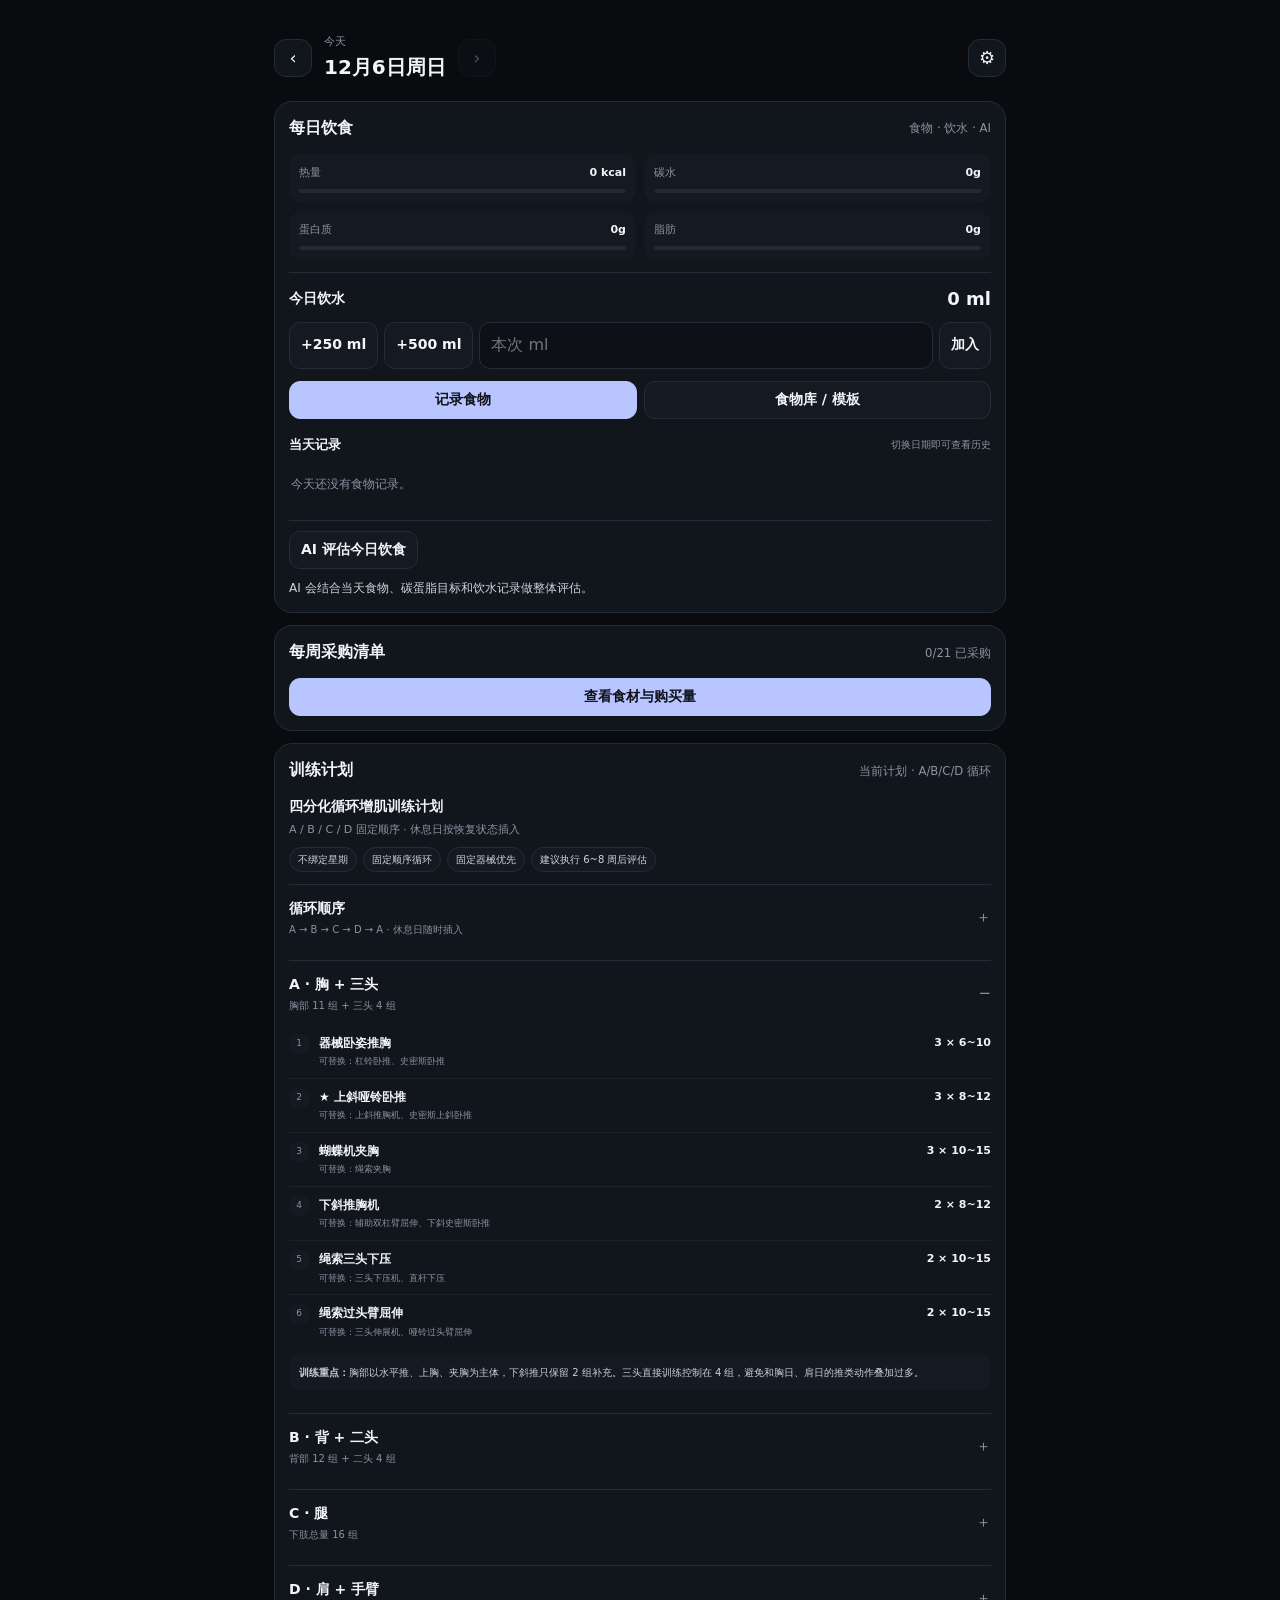
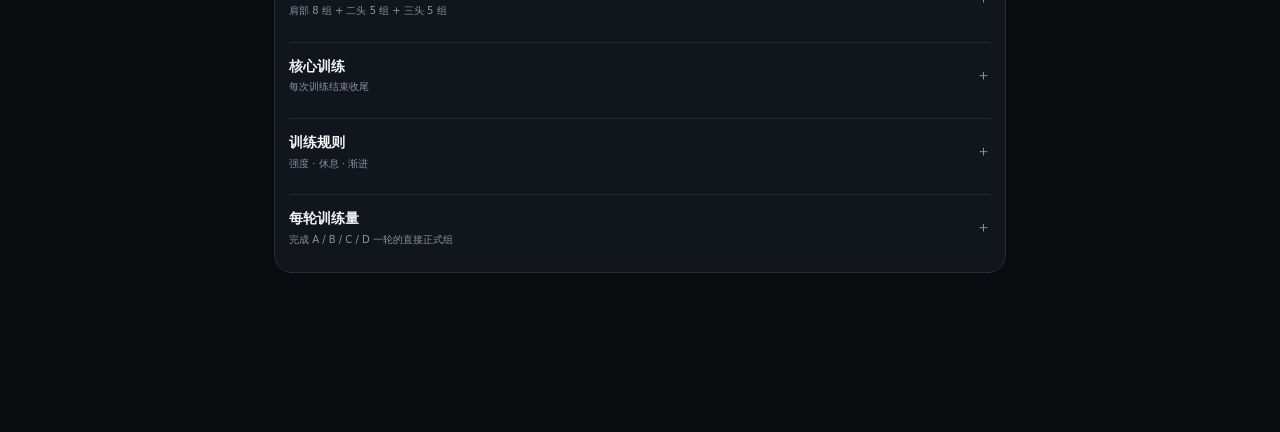
==== commit abcb1443: "Load weekly grocery checklist on fitness app" ====
--- a/index.html
+++ b/index.html
@@ -4,7 +4,7 @@
 <meta charset="utf-8">
 <meta name="viewport" content="width=device-width,initial-scale=1,viewport-fit=cover">
 <meta name="theme-color" content="#0b0f14">
-<link rel="manifest" href="manifest.json?v=diet-v2-20261012a">
+<link rel="manifest" href="manifest.json?v=diet-v2-20261013a">
 <link rel="icon" href="icon-192.png">
 <title>饮食记录</title>
 <style>
@@ -344,8 +344,8 @@
 
 <div class="toast" id="toast"></div>
 
-<script src="deepseek-config.js?v=diet-v2-20261012a"></script>
-<script src="app-config.js?v=diet-v2-20261012a"></script>
+<script src="deepseek-config.js?v=diet-v2-20261013a"></script>
+<script src="app-config.js?v=diet-v2-20261013a"></script>
 <script>
 const STORAGE_KEY="chibianyingFitnessV1";
 const OLD_STORAGE_KEY="cutTrackerV2";
@@ -920,8 +920,9 @@
 </script>
 
 
-<script src="food-system.js?v=diet-v2-20261012a"></script>
-<script src="ai-system.js?v=diet-v2-20261012a"></script>
-<script src="ui-v3.js?v=diet-v2-20261012a"></script>
+<script src="food-system.js?v=diet-v2-20261013a"></script>
+<script src="ai-system.js?v=diet-v2-20261013a"></script>
+<script src="ui-v3.js?v=diet-v2-20261013a"></script>
+<script src="shopping-list.js?v=20261023"></script>
 </body>
 </html>
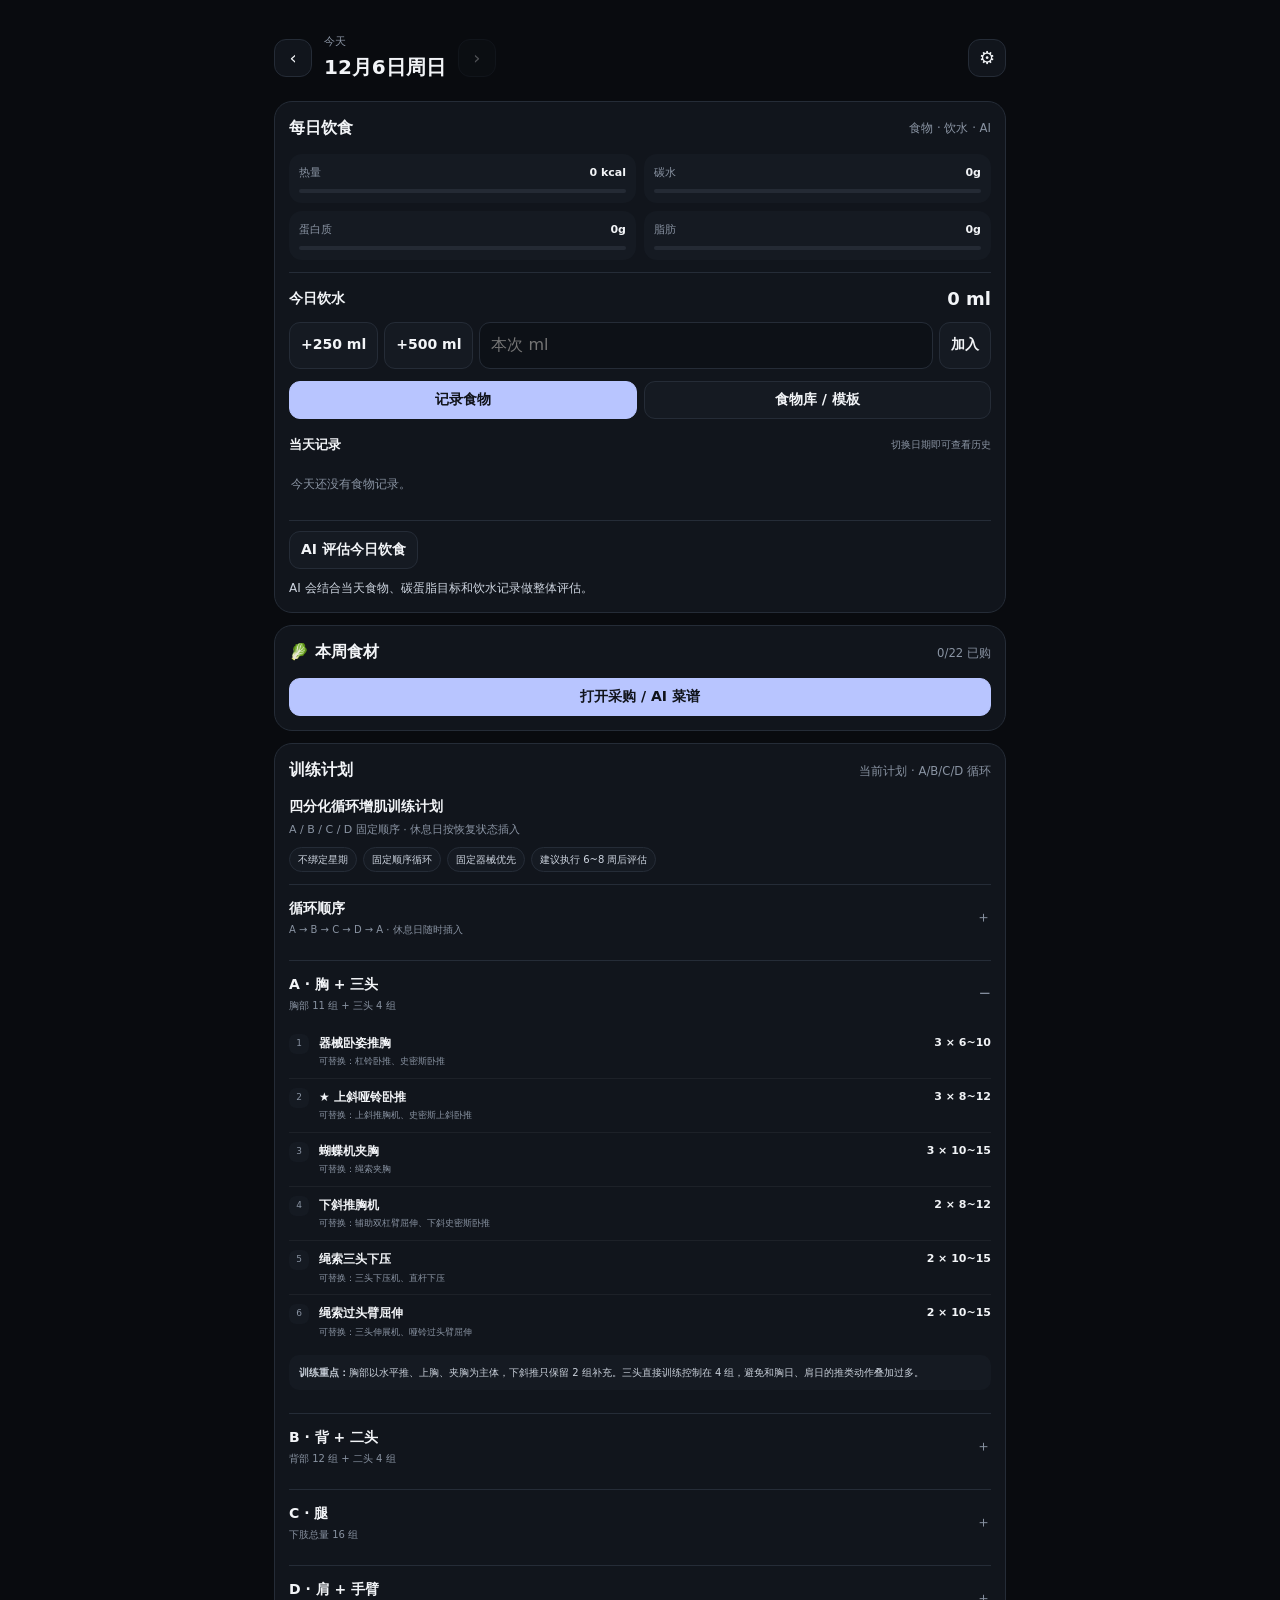
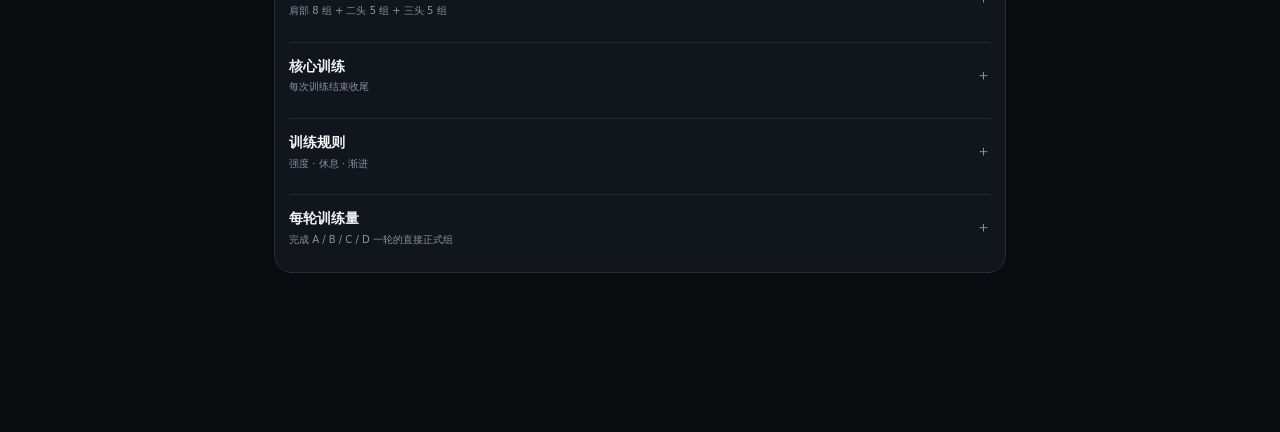
==== commit d17940a4: "Switch to flexible grocery manager with storage guides" ====
--- a/index.html
+++ b/index.html
@@ -923,6 +923,7 @@
 <script src="food-system.js?v=diet-v2-20261013a"></script>
 <script src="ai-system.js?v=diet-v2-20261013a"></script>
 <script src="ui-v3.js?v=diet-v2-20261013a"></script>
-<script src="shopping-list.js?v=20261023"></script>
+<script src="grocery-catalog.js?v=20261023b"></script>
+<script src="grocery-manager.js?v=20261023b"></script>
 </body>
 </html>
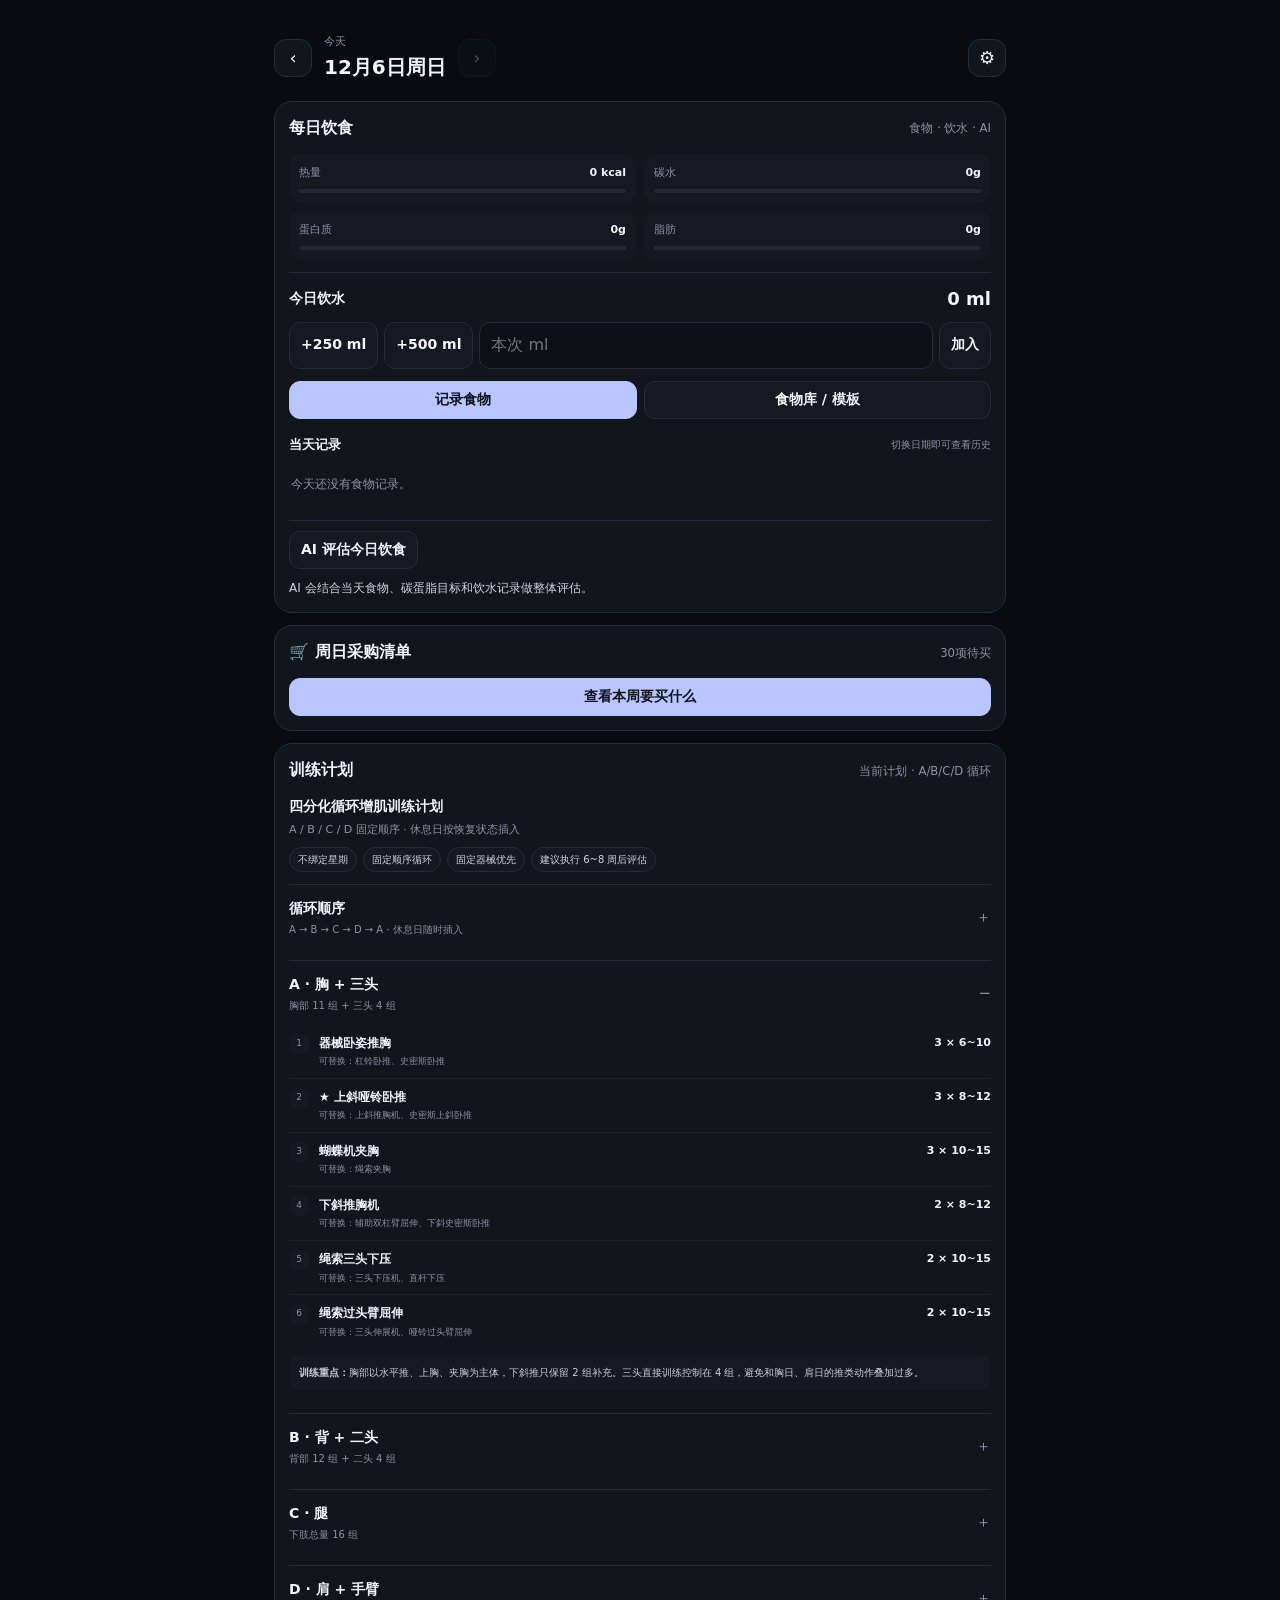
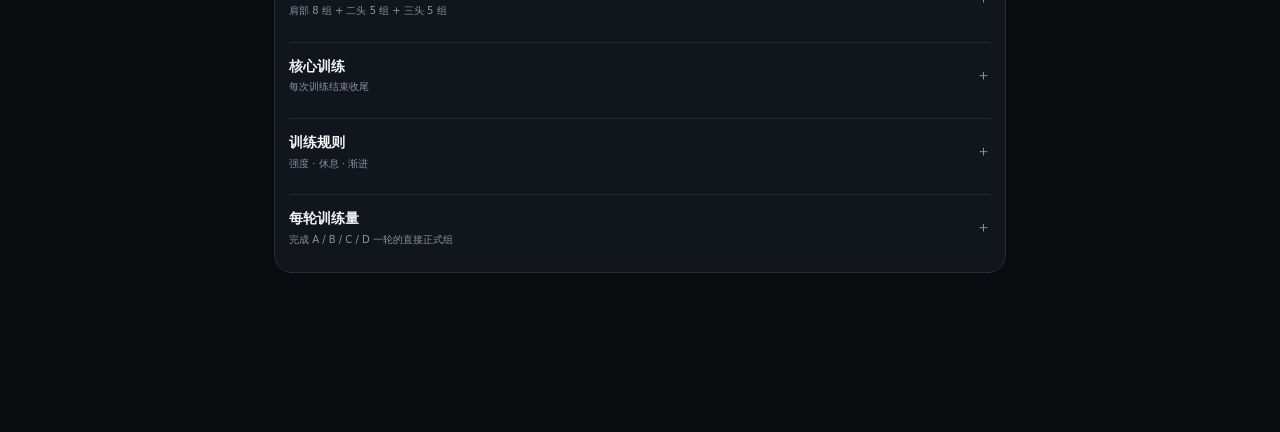
==== commit 24b99018: "Reload improved grocery UI" ====
--- a/index.html
+++ b/index.html
@@ -924,6 +924,6 @@
 <script src="ai-system.js?v=diet-v2-20261013a"></script>
 <script src="ui-v3.js?v=diet-v2-20261013a"></script>
 <script src="grocery-catalog.js?v=20261023b"></script>
-<script src="grocery-manager.js?v=20261023b"></script>
+<script src="grocery-manager.js?v=20261023c"></script>
 </body>
 </html>
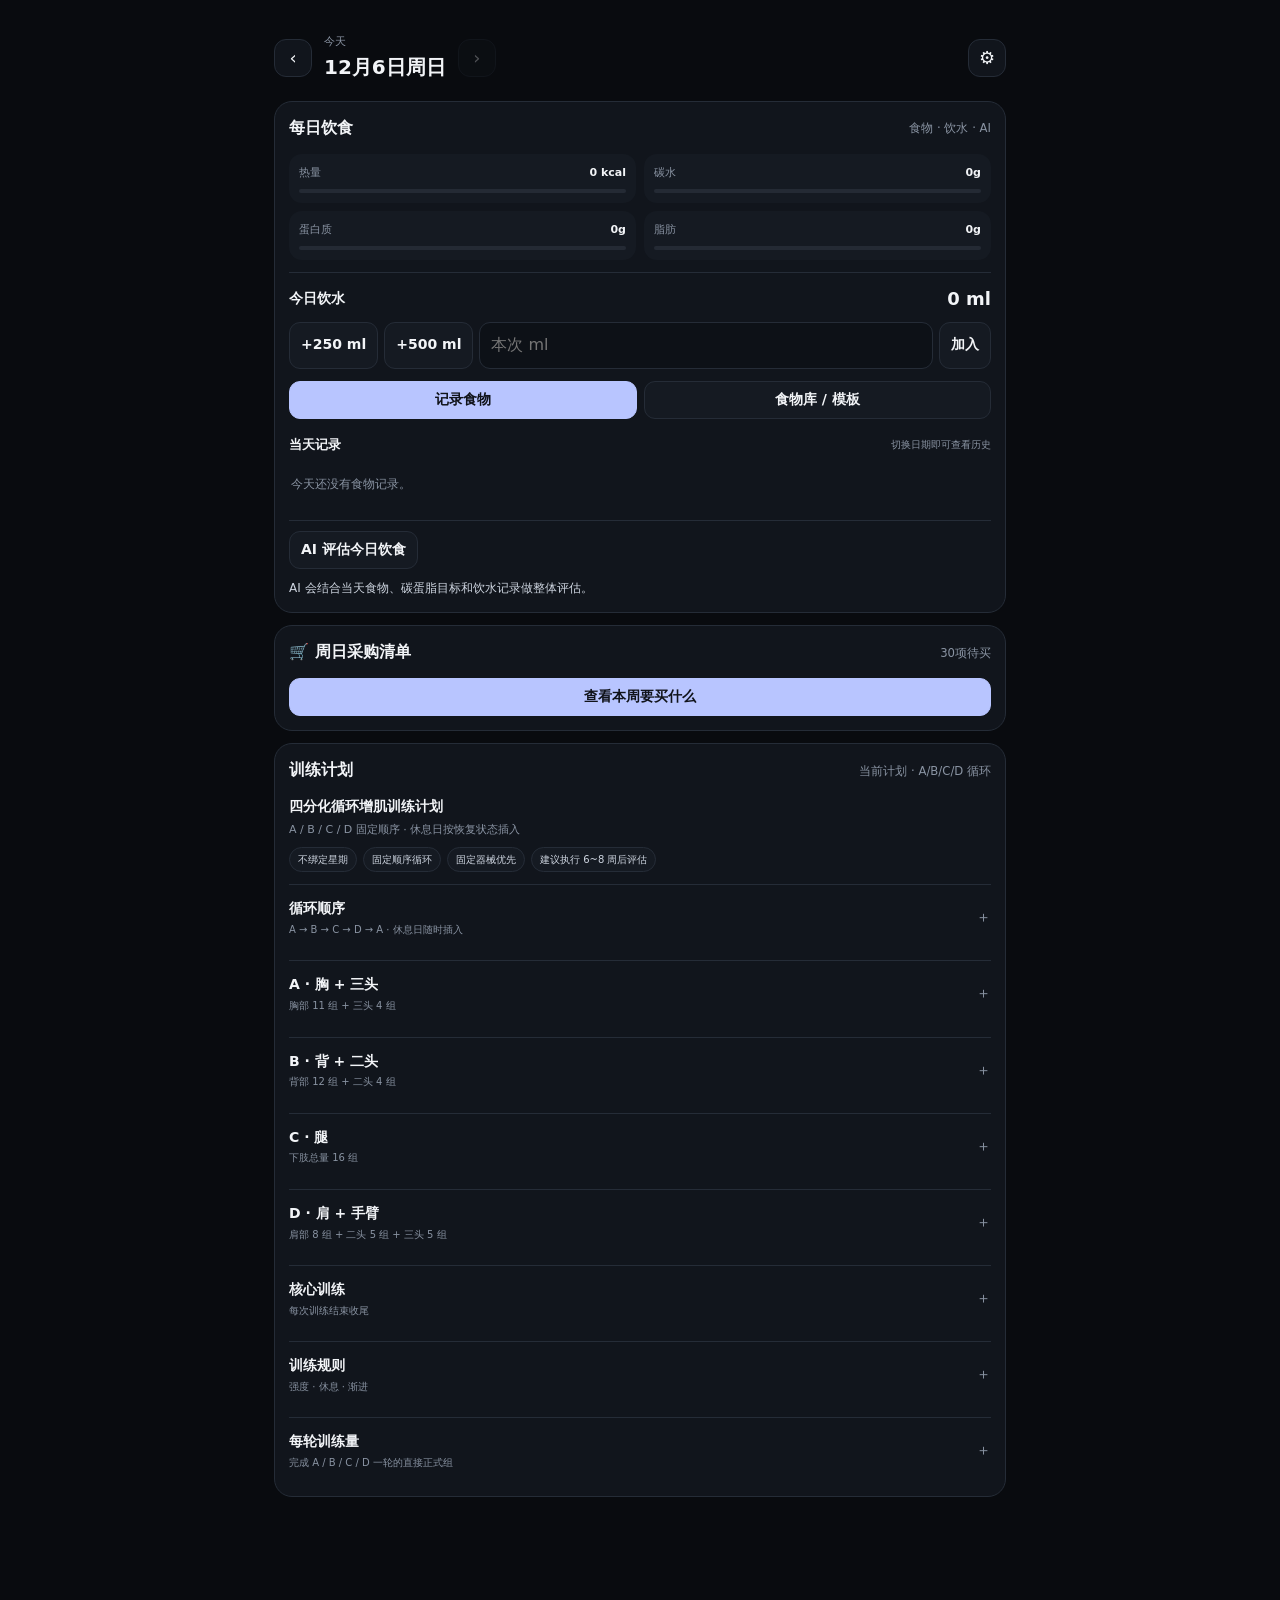
==== commit b041e3bf: "Bump app assets for training plan collapse fix" ====
--- a/index.html
+++ b/index.html
@@ -4,7 +4,7 @@
 <meta charset="utf-8">
 <meta name="viewport" content="width=device-width,initial-scale=1,viewport-fit=cover">
 <meta name="theme-color" content="#0b0f14">
-<link rel="manifest" href="manifest.json?v=diet-v2-20261013a">
+<link rel="manifest" href="manifest.json?v=diet-v2-20261023a">
 <link rel="icon" href="icon-192.png">
 <title>饮食记录</title>
 <style>
@@ -344,8 +344,8 @@
 
 <div class="toast" id="toast"></div>
 
-<script src="deepseek-config.js?v=diet-v2-20261013a"></script>
-<script src="app-config.js?v=diet-v2-20261013a"></script>
+<script src="deepseek-config.js?v=diet-v2-20261023a"></script>
+<script src="app-config.js?v=diet-v2-20261023a"></script>
 <script>
 const STORAGE_KEY="chibianyingFitnessV1";
 const OLD_STORAGE_KEY="cutTrackerV2";
@@ -920,10 +920,10 @@
 </script>
 
 
-<script src="food-system.js?v=diet-v2-20261013a"></script>
-<script src="ai-system.js?v=diet-v2-20261013a"></script>
-<script src="ui-v3.js?v=diet-v2-20261013a"></script>
-<script src="grocery-catalog.js?v=20261023b"></script>
-<script src="grocery-manager.js?v=20261023c"></script>
+<script src="food-system.js?v=diet-v2-20261023a"></script>
+<script src="ai-system.js?v=diet-v2-20261023a"></script>
+<script src="ui-v3.js?v=diet-v2-20261023a"></script>
+<script src="grocery-catalog.js?v=20261023d"></script>
+<script src="grocery-manager.js?v=20261023d"></script>
 </body>
 </html>
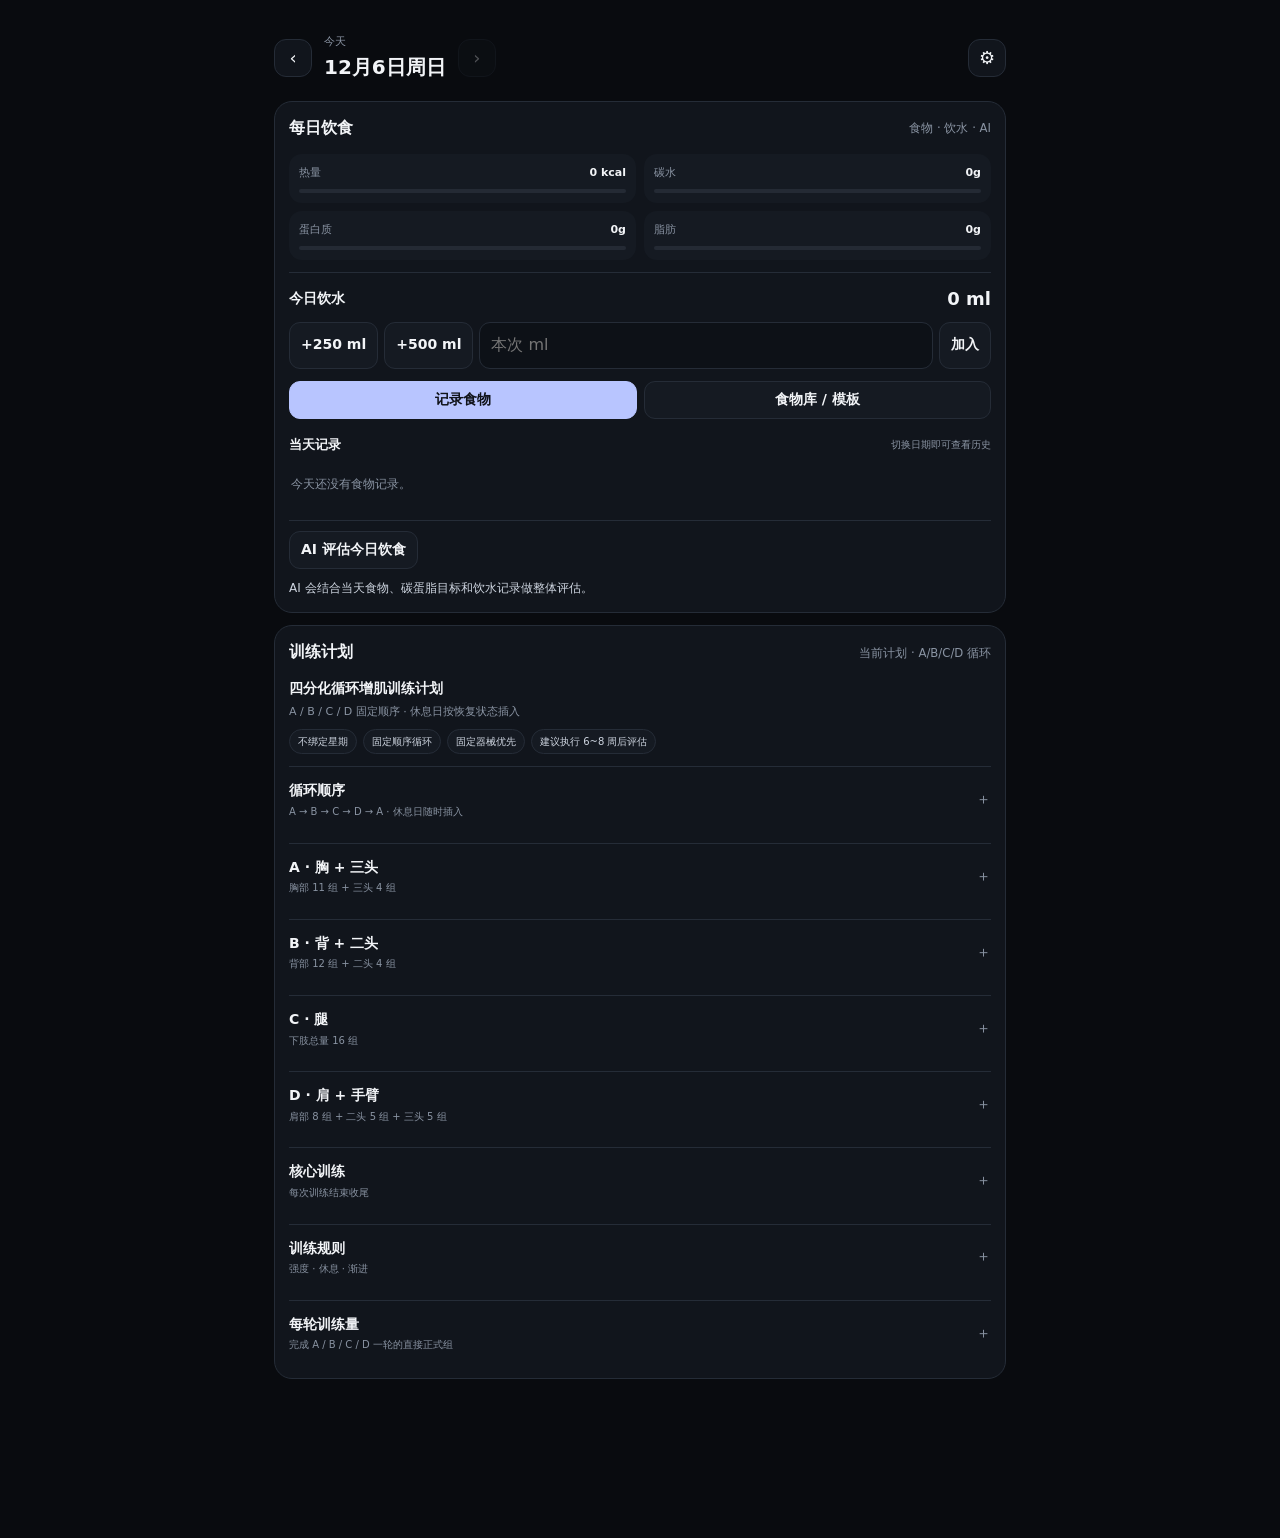
==== commit ceef5872: "Remove grocery shopping module scripts from app" ====
--- a/index.html
+++ b/index.html
@@ -923,7 +923,5 @@
 <script src="food-system.js?v=diet-v2-20261023a"></script>
 <script src="ai-system.js?v=diet-v2-20261023a"></script>
 <script src="ui-v3.js?v=diet-v2-20261023a"></script>
-<script src="grocery-catalog.js?v=20261023d"></script>
-<script src="grocery-manager.js?v=20261023d"></script>
 </body>
 </html>
